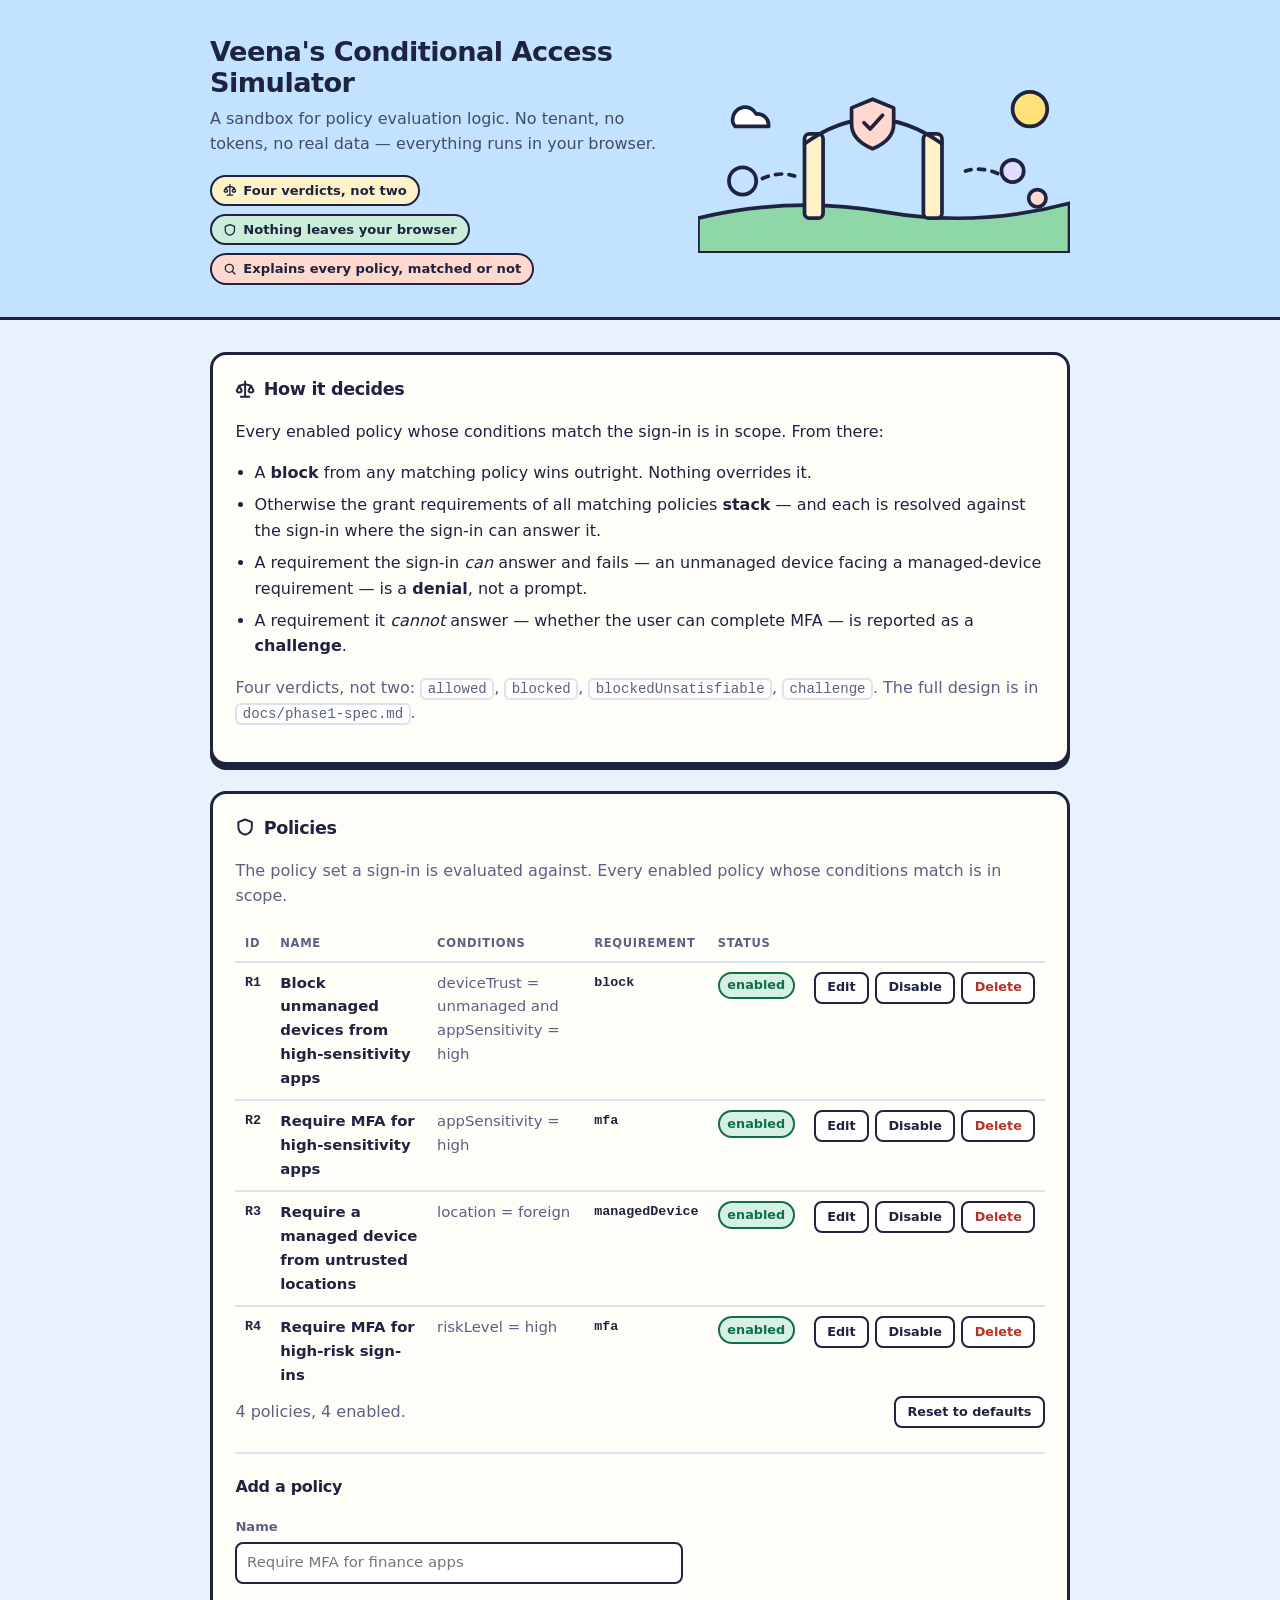
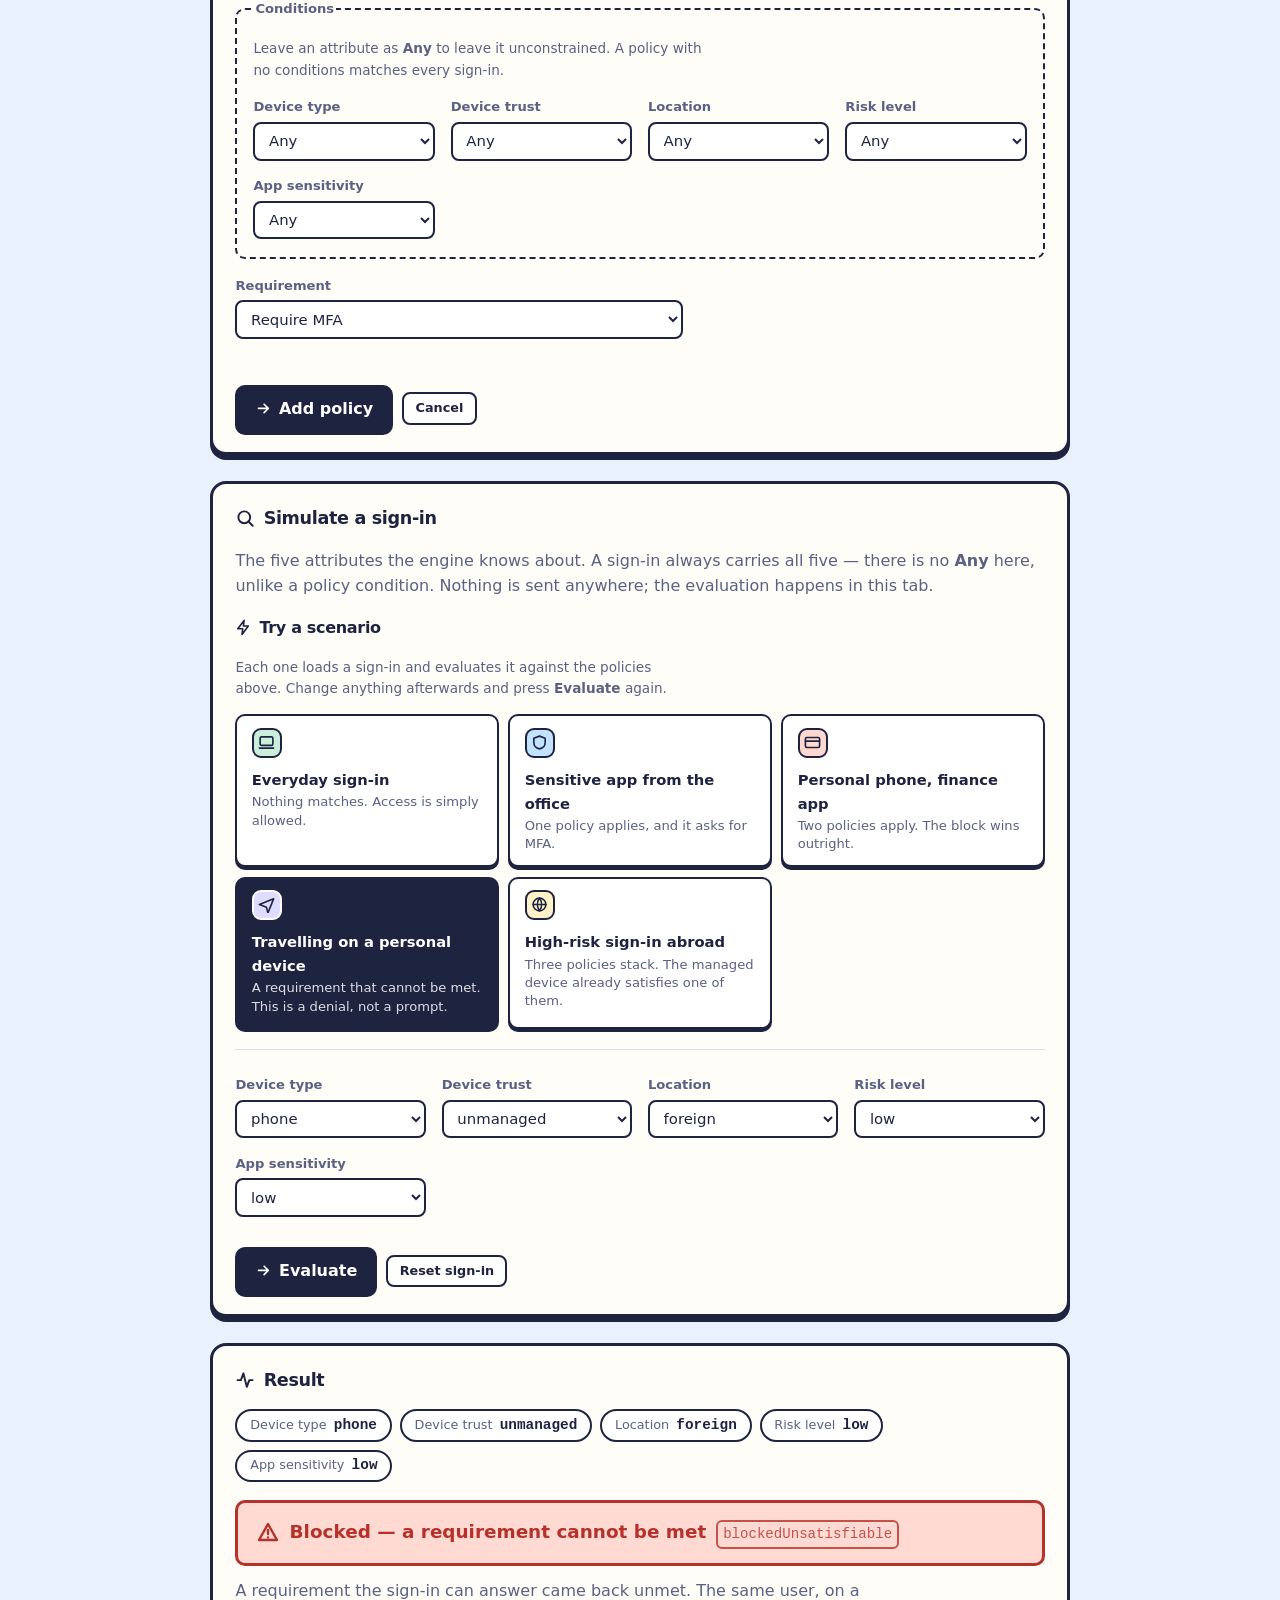
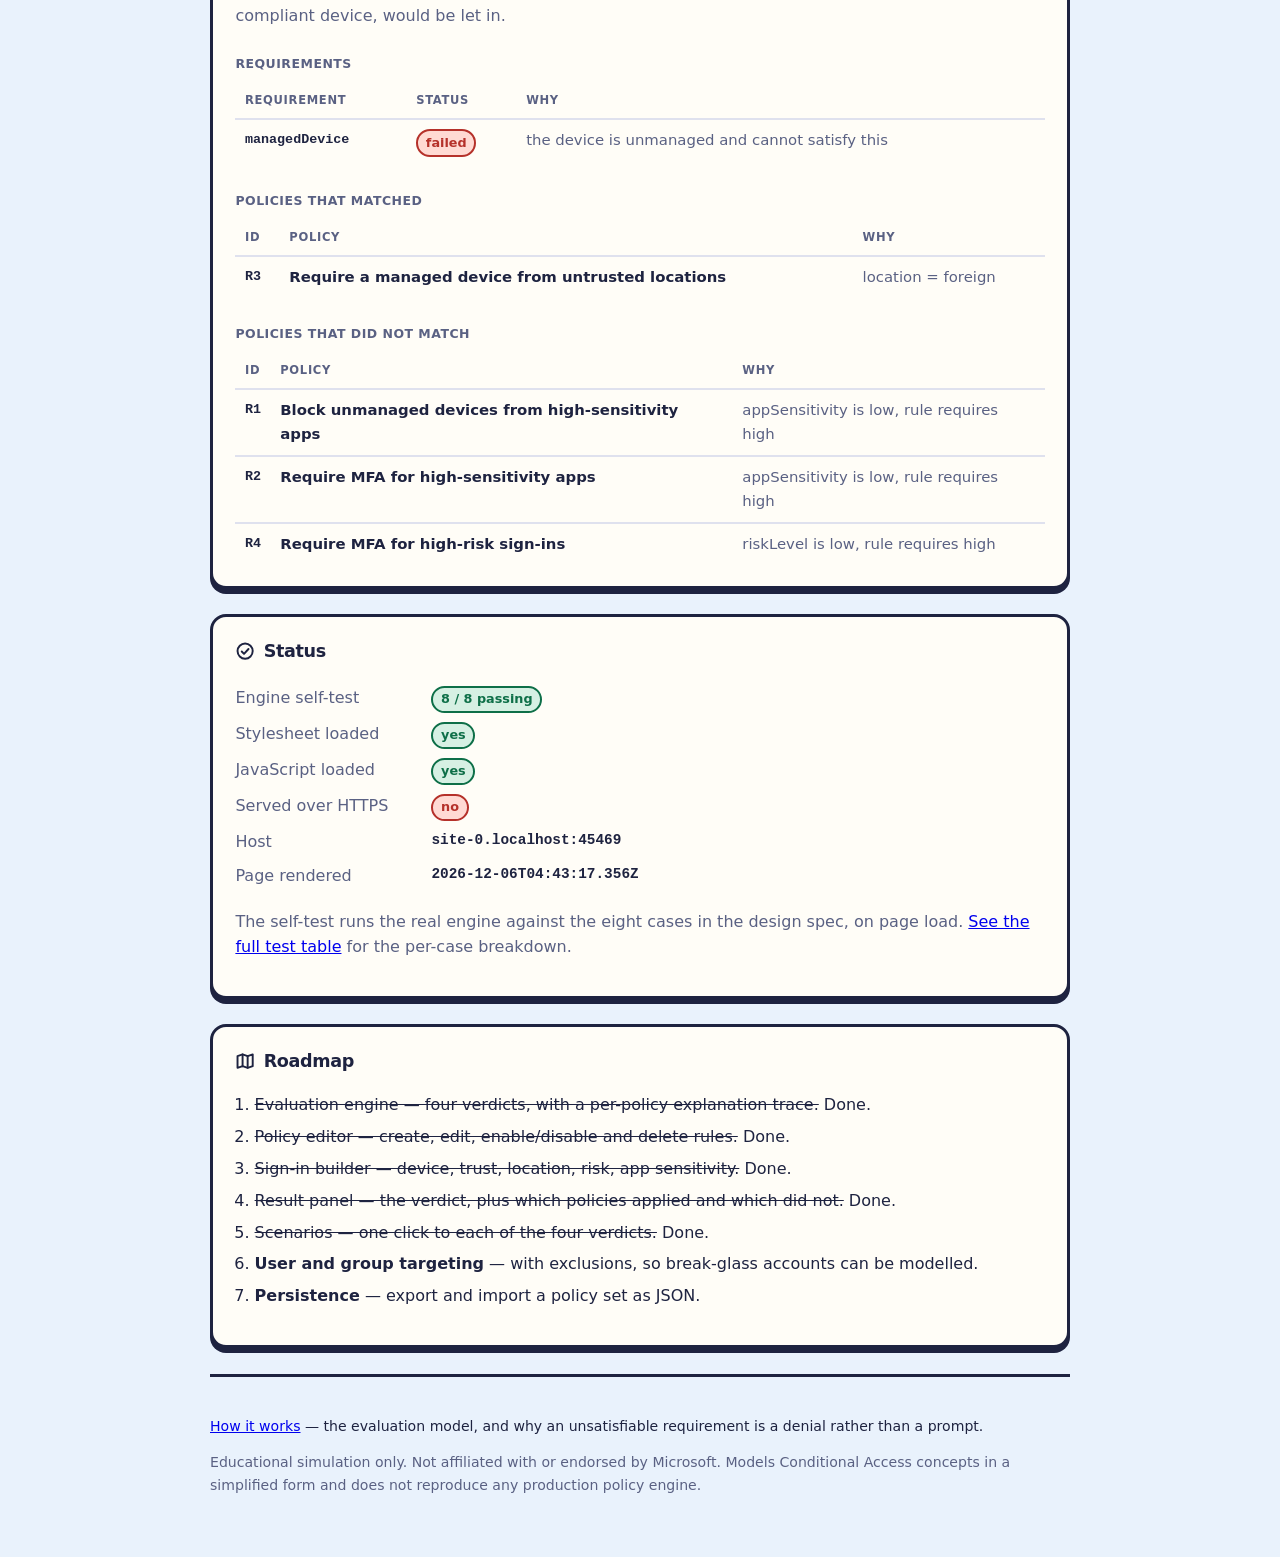
==== index.html @ b089777a "Add an illustrated hero, and stop the page scrolling sideways on phones The header becomes a two-col" ====
<!DOCTYPE html>
<html lang="en">
<head>
  <meta charset="utf-8" />
  <meta name="viewport" content="width=device-width, initial-scale=1" />
  <title>Veena's Conditional Access Simulator</title>
  <meta name="description" content="An offline simulator of Conditional Access policy evaluation. Define rules, simulate a sign-in, and see why access was allowed, blocked, or challenged." />
  <meta name="color-scheme" content="light" />
  <link rel="icon" href="data:image/svg+xml,<svg xmlns='http://www.w3.org/2000/svg' viewBox='0 0 32 32'><text y='26' font-size='26'>&#128272;</text></svg>" />
  <link rel="stylesheet" href="/assets/css/styles.css" />
</head>
<body>
  <a class="skip-link" href="#main">Skip to content</a>

  <!-- Icon sprite.
       One definition per icon, referenced from static markup here AND from the
       strings app.js builds, via a <use> pointing at one of these symbol ids.
       Writing the paths twice is how two copies drift apart; this is the same
       problem as the attribute vocabulary living in three places, and not worth
       creating a fourth instance of.

       Same-document, so style-src/img-src in the CSP are not involved. Strokes
       use currentColor, so an icon inside a red verdict is red for free.

       Every icon here is decorative: the text beside it already says what it
       says. They are aria-hidden, and nothing relies on one to be understood. -->
  <svg class="sprite" aria-hidden="true" focusable="false" xmlns="http://www.w3.org/2000/svg">
    <symbol id="ico-scales" viewBox="0 0 24 24">
      <path d="M12 3v18M7 21h10M12 6l-7 2 3 6a3.2 3.2 0 0 1-6 0l3-6M12 6l7 2-3 6a3.2 3.2 0 0 0 6 0l-3-6"/>
    </symbol>
    <symbol id="ico-shield" viewBox="0 0 24 24">
      <path d="M12 3l8 3v6c0 5-3.5 8-8 9-4.5-1-8-4-8-9V6z"/>
    </symbol>
    <symbol id="ico-bolt" viewBox="0 0 24 24">
      <path d="M13 2L4 14h7l-1 8 9-12h-7z"/>
    </symbol>
    <symbol id="ico-search" viewBox="0 0 24 24">
      <circle cx="11" cy="11" r="7"/><path d="M16 16l5 5"/>
    </symbol>
    <symbol id="ico-pulse" viewBox="0 0 24 24">
      <path d="M3 12h4l3-8 4 16 3-8h4"/>
    </symbol>
    <symbol id="ico-map" viewBox="0 0 24 24">
      <path d="M9 4L3 6v14l6-2 6 2 6-2V4l-6 2z"/><path d="M9 4v14M15 6v14"/>
    </symbol>
    <symbol id="ico-arrow" viewBox="0 0 24 24">
      <path d="M5 12h14M13 6l6 6-6 6"/>
    </symbol>
    <symbol id="ico-warn" viewBox="0 0 24 24">
      <path d="M12 3l9 16H3z"/><path d="M12 9v4M12 16.4v.01"/>
    </symbol>
    <symbol id="ico-check" viewBox="0 0 24 24">
      <circle cx="12" cy="12" r="9"/><path d="M8 12.5l2.7 2.7L16 9.5"/>
    </symbol>
    <symbol id="ico-question" viewBox="0 0 24 24">
      <circle cx="12" cy="12" r="9"/><path d="M9.6 9.4a2.5 2.5 0 1 1 3.3 2.4c-.6.2-.9.8-.9 1.4v.4M12 16.6v.01"/>
    </symbol>
    <symbol id="ico-ban" viewBox="0 0 24 24">
      <circle cx="12" cy="12" r="9"/><path d="M5.6 5.6l12.8 12.8"/>
    </symbol>
    <symbol id="ico-laptop" viewBox="0 0 24 24">
      <rect x="3" y="4" width="18" height="12" rx="2"/><path d="M2 20h20"/>
    </symbol>
    <symbol id="ico-card" viewBox="0 0 24 24">
      <rect x="2" y="5" width="20" height="14" rx="2"/><path d="M2 10h20"/>
    </symbol>
    <symbol id="ico-plane" viewBox="0 0 24 24">
      <path d="M2 12l20-8-8 20-2-8z"/>
    </symbol>
    <symbol id="ico-globe" viewBox="0 0 24 24">
      <circle cx="12" cy="12" r="9"/><path d="M3 12h18M12 3a15 15 0 0 1 0 18a15 15 0 0 1 0-18"/>
    </symbol>
  </svg>


  <header class="site-header">
    <div class="wrap hero">
      <div class="hero-text">
        <h1 class="site-title">Veena's Conditional Access Simulator</h1>
        <p class="site-tagline">
          A sandbox for policy evaluation logic. No tenant, no tokens, no real data &mdash;
          everything runs in your browser.
        </p>
        <!-- Three claims, each one checkable against the page below. Deliberately
             no "8 / 8 passing" here: the Status card computes that from the real
             self-test, and a hardcoded copy of a number would go stale silently. -->
        <ul class="hero-facts">
          <li class="hero-fact hero-fact--a">
            <svg class="ico" aria-hidden="true"><use href="#ico-scales"></use></svg>
            Four verdicts, not two
          </li>
          <li class="hero-fact hero-fact--b">
            <svg class="ico" aria-hidden="true"><use href="#ico-shield"></use></svg>
            Nothing leaves your browser
          </li>
          <li class="hero-fact hero-fact--c">
            <svg class="ico" aria-hidden="true"><use href="#ico-search"></use></svg>
            Explains every policy, matched or not
          </li>
        </ul>
      </div>

      <!-- Decorative. A gate with a shield on it: requests arrive, something
           decides. Drawn for this project; aria-hidden because it carries no
           information the text does not. -->
      <div class="hero-art" aria-hidden="true">
        <svg viewBox="0 0 300 150" xmlns="http://www.w3.org/2000/svg">
          <path d="M0 122 Q75 104 150 117 T300 110 V150 H0Z"
                fill="#8fd6a8" stroke="var(--ink)" stroke-width="3"/>
          <rect x="86" y="54" width="15" height="68" rx="4"
                fill="var(--cream)" stroke="var(--ink)" stroke-width="3"/>
          <rect x="182" y="54" width="15" height="68" rx="4"
                fill="var(--cream)" stroke="var(--ink)" stroke-width="3"/>
          <path d="M86 62 Q141 22 197 62" stroke="var(--ink)" stroke-width="3"
                fill="none" stroke-linecap="round"/>
          <path d="M141 26 L158 33 V46 Q158 59 141 66 Q124 59 124 46 V33Z"
                fill="var(--blush)" stroke="var(--ink)" stroke-width="3" stroke-linejoin="round"/>
          <path d="M134 45 l5 5 10 -11" stroke="var(--ink)" stroke-width="3" fill="none"
                stroke-linecap="round" stroke-linejoin="round"/>
          <circle cx="36" cy="92" r="11" fill="var(--sky)" stroke="var(--ink)" stroke-width="3"/>
          <circle cx="254" cy="84" r="9" fill="var(--lilac)" stroke="var(--ink)" stroke-width="3"/>
          <circle cx="274" cy="106" r="7" fill="var(--blush)" stroke="var(--ink)" stroke-width="3"/>
          <path d="M52 90 q14 -6 26 -2" stroke="var(--ink)" stroke-width="3"
                stroke-dasharray="5 6" stroke-linecap="round" fill="none"/>
          <path d="M242 86 q-14 -6 -26 -2" stroke="var(--ink)" stroke-width="3"
                stroke-dasharray="5 6" stroke-linecap="round" fill="none"/>
          <circle cx="268" cy="34" r="14" fill="#ffe27a" stroke="var(--ink)" stroke-width="3"/>
          <path d="M28 42 a10 10 0 0 1 19 -4 a9 9 0 0 1 10 10 H30 a7 7 0 0 1 -2 -6Z"
                fill="#fff" stroke="var(--ink)" stroke-width="3" stroke-linejoin="round"/>
        </svg>
      </div>
    </div>
  </header>

  <main id="main" class="wrap">

    <section class="card" aria-labelledby="engine-heading">
      <h2 id="engine-heading"><svg class="ico" aria-hidden="true"><use href="#ico-scales"></use></svg>How it decides</h2>
      <p>
        Every enabled policy whose conditions match the sign-in is in scope. From there:
      </p>
      <ul class="steps">
        <li>A <strong>block</strong> from any matching policy wins outright. Nothing overrides it.</li>
        <li>
          Otherwise the grant requirements of all matching policies <strong>stack</strong> &mdash;
          and each is resolved against the sign-in where the sign-in can answer it.
        </li>
        <li>
          A requirement the sign-in <em>can</em> answer and fails &mdash; an unmanaged device facing
          a managed-device requirement &mdash; is a <strong>denial</strong>, not a prompt.
        </li>
        <li>
          A requirement it <em>cannot</em> answer &mdash; whether the user can complete MFA &mdash;
          is reported as a <strong>challenge</strong>.
        </li>
      </ul>
      <p class="muted">
        Four verdicts, not two: <code>allowed</code>, <code>blocked</code>,
        <code>blockedUnsatisfiable</code>, <code>challenge</code>. The full design is in
        <code>docs/phase1-spec.md</code>.
      </p>
    </section>

    <section class="card" aria-labelledby="policies-heading">
      <h2 id="policies-heading"><svg class="ico" aria-hidden="true"><use href="#ico-shield"></use></svg>Policies</h2>
      <p class="muted">
        The policy set a sign-in is evaluated against. Every enabled policy whose conditions match
        is in scope.
      </p>

      <div class="tablewrap">
        <table class="data-table">
          <thead>
            <tr>
              <th scope="col">ID</th>
              <th scope="col">Name</th>
              <th scope="col">Conditions</th>
              <th scope="col">Requirement</th>
              <th scope="col">Status</th>
              <th scope="col"><span class="visually-hidden">Actions</span></th>
            </tr>
          </thead>
          <tbody id="policy-rows"></tbody>
        </table>
      </div>

      <div class="list-footer">
        <p id="policy-count" class="muted"></p>
        <button type="button" class="btn btn--sm" id="policy-reset">Reset to defaults</button>
      </div>

      <form id="policy-form" class="policy-form" novalidate>
        <h3 class="form-title" id="policy-form-title">Add a policy</h3>

        <div class="field">
          <label for="f-name">Name</label>
          <input id="f-name" name="name" type="text" maxlength="80"
                 placeholder="Require MFA for finance apps" autocomplete="off" />
        </div>

        <fieldset class="conditions">
          <legend>Conditions</legend>
          <p class="muted field-hint">
            Leave an attribute as <strong>Any</strong> to leave it unconstrained. A policy with no
            conditions matches every sign-in.
          </p>

          <div class="field-grid">
            <div class="field">
              <label for="f-deviceType">Device type</label>
              <select id="f-deviceType" name="deviceType">
                <option value="">Any</option>
                <option value="laptop">laptop</option>
                <option value="phone">phone</option>
                <option value="tablet">tablet</option>
              </select>
            </div>

            <div class="field">
              <label for="f-deviceTrust">Device trust</label>
              <select id="f-deviceTrust" name="deviceTrust">
                <option value="">Any</option>
                <option value="managed">managed</option>
                <option value="unmanaged">unmanaged</option>
              </select>
            </div>

            <div class="field">
              <label for="f-location">Location</label>
              <select id="f-location" name="location">
                <option value="">Any</option>
                <option value="trusted">trusted</option>
                <option value="foreign">foreign</option>
                <option value="unknown">unknown</option>
              </select>
            </div>

            <div class="field">
              <label for="f-riskLevel">Risk level</label>
              <select id="f-riskLevel" name="riskLevel">
                <option value="">Any</option>
                <option value="low">low</option>
                <option value="medium">medium</option>
                <option value="high">high</option>
              </select>
            </div>

            <div class="field">
              <label for="f-appSensitivity">App sensitivity</label>
              <select id="f-appSensitivity" name="appSensitivity">
                <option value="">Any</option>
                <option value="low">low</option>
                <option value="medium">medium</option>
                <option value="high">high</option>
              </select>
            </div>
          </div>
        </fieldset>

        <div class="field">
          <label for="f-requirement">Requirement</label>
          <select id="f-requirement" name="requirement">
            <option value="mfa">Require MFA</option>
            <option value="managedDevice">Require a managed device</option>
            <option value="block">Block</option>
          </select>
        </div>

        <p id="policy-form-error" class="form-error" role="alert"></p>

        <div class="form-actions">
          <button type="submit" class="btn" id="policy-form-submit"><svg class="ico" aria-hidden="true"><use href="#ico-arrow"></use></svg><span id="policy-form-submit-text">Add policy</span></button>
          <button type="button" class="btn btn--sm" id="policy-form-cancel" hidden>Cancel</button>
        </div>
      </form>
    </section>

    <section class="card" aria-labelledby="signin-heading">
      <h2 id="signin-heading"><svg class="ico" aria-hidden="true"><use href="#ico-search"></use></svg>Simulate a sign-in</h2>
      <p class="muted">
        The five attributes the engine knows about. A sign-in always carries all five &mdash;
        there is no <strong>Any</strong> here, unlike a policy condition. Nothing is sent
        anywhere; the evaluation happens in this tab.
      </p>

      <div class="scenarios">
        <h3 class="form-title" id="scenarios-title"><svg class="ico" aria-hidden="true"><use href="#ico-bolt"></use></svg>Try a scenario</h3>
        <p class="muted field-hint">
          Each one loads a sign-in and evaluates it against the policies above. Change anything
          afterwards and press <strong>Evaluate</strong> again.
        </p>
        <div class="scenario-buttons" id="scenario-buttons" role="group"
             aria-labelledby="scenarios-title"></div>
      </div>

      <form id="signin-form" class="signin-form">
        <div class="field-grid">
          <div class="field">
            <label for="s-deviceType">Device type</label>
            <select id="s-deviceType" name="deviceType">
              <option value="laptop">laptop</option>
              <option value="phone" selected>phone</option>
              <option value="tablet">tablet</option>
            </select>
          </div>

          <div class="field">
            <label for="s-deviceTrust">Device trust</label>
            <select id="s-deviceTrust" name="deviceTrust">
              <option value="managed">managed</option>
              <option value="unmanaged" selected>unmanaged</option>
            </select>
          </div>

          <div class="field">
            <label for="s-location">Location</label>
            <select id="s-location" name="location">
              <option value="trusted">trusted</option>
              <option value="foreign" selected>foreign</option>
              <option value="unknown">unknown</option>
            </select>
          </div>

          <div class="field">
            <label for="s-riskLevel">Risk level</label>
            <select id="s-riskLevel" name="riskLevel">
              <option value="low" selected>low</option>
              <option value="medium">medium</option>
              <option value="high">high</option>
            </select>
          </div>

          <div class="field">
            <label for="s-appSensitivity">App sensitivity</label>
            <select id="s-appSensitivity" name="appSensitivity">
              <option value="low" selected>low</option>
              <option value="medium">medium</option>
              <option value="high">high</option>
            </select>
          </div>
        </div>

        <p id="signin-pending" class="signin-pending" role="status" hidden></p>

        <div class="form-actions">
          <button type="submit" class="btn" id="signin-submit"><svg class="ico" aria-hidden="true"><use href="#ico-arrow"></use></svg>Evaluate</button>
          <button type="button" class="btn btn--sm" id="signin-reset">Reset sign-in</button>
        </div>
      </form>
    </section>

    <section class="card" aria-labelledby="result-heading">
      <h2 id="result-heading"><svg class="ico" aria-hidden="true"><use href="#ico-pulse"></use></svg>Result</h2>
      <div id="result-panel" role="status" aria-live="polite"></div>
    </section>

    <section class="card" aria-labelledby="status-heading">
      <h2 id="status-heading"><svg class="ico" aria-hidden="true"><use href="#ico-check"></use></svg>Status</h2>

      <dl class="kv">
        <dt>Engine self-test</dt>
        <dd id="check-engine"><span class="pill pill--wait">running&hellip;</span></dd>

        <dt>Stylesheet loaded</dt>
        <dd id="check-css"><span class="pill pill--wait">checking&hellip;</span></dd>

        <dt>JavaScript loaded</dt>
        <dd id="check-js"><span class="pill pill--wait">checking&hellip;</span></dd>

        <dt>Served over HTTPS</dt>
        <dd id="check-https"><span class="pill pill--wait">checking&hellip;</span></dd>

        <dt>Host</dt>
        <dd id="check-host" class="mono">&mdash;</dd>

        <dt>Page rendered</dt>
        <dd id="check-time" class="mono">&mdash;</dd>
      </dl>

      <p id="engine-failures" class="muted" role="status" aria-live="polite"></p>

      <p class="muted">
        The self-test runs the real engine against the eight cases in the design spec, on page
        load. <a href="/tests.html">See the full test table</a> for the per-case breakdown.
      </p>
    </section>

    <section class="card" aria-labelledby="next-heading">
      <h2 id="next-heading"><svg class="ico" aria-hidden="true"><use href="#ico-map"></use></svg>Roadmap</h2>
      <ol class="steps">
        <li><s>Evaluation engine &mdash; four verdicts, with a per-policy explanation trace.</s> Done.</li>
        <li><s>Policy editor &mdash; create, edit, enable/disable and delete rules.</s> Done.</li>
        <li><s>Sign-in builder &mdash; device, trust, location, risk, app sensitivity.</s> Done.</li>
        <li><s>Result panel &mdash; the verdict, plus which policies applied and which did not.</s> Done.</li>
        <li><s>Scenarios &mdash; one click to each of the four verdicts.</s> Done.</li>
        <li><strong>User and group targeting</strong> &mdash; with exclusions, so break-glass
          accounts can be modelled.</li>
        <li><strong>Persistence</strong> &mdash; export and import a policy set as JSON.</li>
      </ol>
    </section>

  </main>

  <footer class="site-footer wrap">
    <p>
      <a href="https://github.com/veenagawade/conditional-access-simulator/blob/main/docs/how-it-works.md">How
      it works</a> &mdash; the evaluation model, and why an unsatisfiable requirement is a denial
      rather than a prompt.
    </p>
    <p class="muted">
      Educational simulation only. Not affiliated with or endorsed by Microsoft. Models
      Conditional Access concepts in a simplified form and does not reproduce any production
      policy engine.
    </p>
  </footer>

  <script type="module" src="/assets/js/app.js"></script>
</body>
</html>
---- assets/css/styles.css ----
/* Conditional Access Simulator — base styles
   Deliberately dependency-free: no CDN fonts, no CSS framework.
   That keeps the Content-Security-Policy in netlify.toml tight (default-src 'self'). */

/* ---------------------------------------------------------------------------
   Design tokens — TWO LANES THAT NEVER MIX.

   DECORATIVE  sky / cream / blush / mint / lilac
               Icon tiles, badges, the hero. Chrome only. Never on a verdict,
               a status pill, or a warning.

   SEMANTIC    ok / warn / bad / accent / ink
               Verdicts, statuses, the amber "matches every sign-in".
               Never decorative.

   The consequence worth stating: the primary button is INK, not red. Friendly
   product design would make the call-to-action coral — here coral can only
   ever mean "denied". Let the decorative lane touch red and the four-verdict
   model, which is the point of the whole project, stops being readable.

   Light only, deliberately. The cream-and-pastel palette is light-native and a
   half-hearted dark variant of it would read worse than none.
   --------------------------------------------------------------------------- */
:root {
  color-scheme: light;

  /* ink and surfaces */
  --ink: #1e2340;          /* the chunky outline, and all primary actions */
  --page: #e9f2fc;         /* the page behind the cards */
  --surface: #fffdf7;      /* card interiors — warm, not clinical */
  --bg: #ffffff;           /* inner elements: inputs, chips, code, row buttons */
  --text: #1e2340;
  --muted: #5a6183;
  --border: #dfe1ee;       /* QUIET rules only — table rows, dividers */

  /* decorative — chrome only */
  --sky: #c3e2ff;
  --cream: #fff2c9;
  --blush: #ffd8d0;
  --mint: #cbeedb;
  --lilac: #e0dcff;

  /* semantic — meaning only */
  --accent: #2b58c4;
  --ok: #0e6f48;   --ok-bg: #d6f0e3;
  --warn: #96560a; --warn-bg: #ffe9b8;
  --bad: #b5312a;  --bad-bg: #ffdad3;

  --radius: 16px;
  --radius-sm: 10px;
  --shadow: 0 3px 0 var(--ink);
  --shadow-lg: 0 5px 0 var(--ink);

  --font: system-ui, -apple-system, "Segoe UI Variable Text", "Segoe UI", Roboto, sans-serif;
  --font-mono: ui-monospace, SFMono-Regular, Menlo, Consolas, "Cascadia Mono", monospace;
}

* { box-sizing: border-box; }

body {
  margin: 0;
  background: var(--page);
  color: var(--text);
  font: 16px/1.6 var(--font);
  -webkit-font-smoothing: antialiased;
}

/* Heavier and tighter than default — the weight is most of what makes this
   register read as friendly rather than corporate. */
h1, h2, h3 { font-weight: 800; letter-spacing: -.02em; }

.wrap { width: min(860px, 92vw); margin-inline: auto; }

.skip-link {
  position: absolute;
  left: -9999px;
}
.skip-link:focus {
  left: 1rem;
  top: 1rem;
  z-index: 10;
  background: var(--bg);
  padding: .5rem .75rem;
  border: 2px solid var(--accent);
  border-radius: var(--radius);
}

/* ---------------------------------------------------------------------------
   Hero
   --------------------------------------------------------------------------- */
.site-header {
  background: var(--sky);
  border-bottom: 3px solid var(--ink);
  padding: 2.25rem 0 2rem;
  margin-bottom: 2rem;
}

.hero {
  display: grid;
  grid-template-columns: minmax(0, 1.25fr) minmax(0, 1fr);
  gap: 1.5rem;
  align-items: center;
}

.site-title { margin: 0 0 .45rem; font-size: 1.7rem; line-height: 1.15; }
.site-tagline { margin: 0; color: var(--text); opacity: .78; max-width: 46ch; }

.hero-art svg { width: 100%; height: auto; display: block; }

.hero-facts {
  list-style: none;
  margin: 1.1rem 0 0;
  padding: 0;
  display: flex;
  flex-wrap: wrap;
  gap: .5rem;
}

/* Decorative fills. None of these is a semantic token: a pastel here must
   never be mistakable for a verdict colour. */
.hero-fact {
  display: inline-flex;
  align-items: center;
  gap: .4rem;
  font-size: .82rem;
  font-weight: 700;
  border: 2px solid var(--ink);
  border-radius: 999px;
  padding: .2rem .7rem;
  background: var(--bg);
}
.hero-fact--a { background: var(--cream); }
.hero-fact--b { background: var(--mint); }
.hero-fact--c { background: var(--blush); }

/* Below the two-column breakpoint the illustration goes under the text rather
   than away: it is the first thing that makes the page feel like this, and a
   phone visitor should still get it. Capped so it never pushes the tool itself
   off the first screen. */
@media (max-width: 40rem) {
  .hero { grid-template-columns: 1fr; gap: 1.1rem; }
  .hero-art { max-width: 17rem; margin-inline: auto; }
  .site-title { font-size: 1.45rem; }
}

.card {
  background: var(--surface);
  border: 3px solid var(--ink);
  border-radius: var(--radius);
  box-shadow: var(--shadow-lg);
  padding: 1.25rem 1.4rem;
  margin-bottom: 1.6rem;
}

.card h2 {
  margin-top: 0;
  font-size: 1.1rem;
  display: flex;
  align-items: center;
  gap: .5rem;
}

.muted { color: var(--muted); }
.mono { font-family: var(--font-mono); font-size: .9em; font-weight: 600; }

code {
  font-family: var(--font-mono);
  background: var(--bg);
  border: 2px solid var(--border);
  border-radius: 6px;
  padding: .08em .38em;
  font-size: .88em;
}

.kv {
  display: grid;
  grid-template-columns: minmax(11rem, auto) 1fr;
  gap: .5rem 1.25rem;
  margin: 1.25rem 0;
}
.kv dt { color: var(--muted); }
.kv dd { margin: 0; }

.pill {
  display: inline-block;
  padding: .12em .6em;
  border-radius: 999px;
  font-size: .8rem;
  font-weight: 800;
  border: 2px solid transparent;
}
.pill--ok   { background: var(--ok-bg);   color: var(--ok);   border-color: currentColor; }
.pill--warn { background: var(--warn-bg); color: var(--warn); border-color: currentColor; }
.pill--bad  { background: var(--bad-bg);  color: var(--bad);  border-color: currentColor; }
.pill--wait { background: transparent;    color: var(--muted); border-color: var(--border); }

/* Ink, not red. See the note on the token lanes above. */
.btn {
  font: inherit;
  font-weight: 800;
  color: var(--bg);
  background: var(--ink);
  border: 2px solid var(--ink);
  border-radius: var(--radius-sm);
  box-shadow: var(--shadow);
  padding: .55rem 1.1rem;
  cursor: pointer;
  display: inline-flex;
  align-items: center;
  gap: .45rem;
}
.btn:hover { transform: translateY(1px); box-shadow: 0 2px 0 var(--ink); }
.btn:active { transform: translateY(3px); box-shadow: none; }
.btn:focus-visible { outline: 3px solid var(--accent); outline-offset: 2px; }

.steps { padding-left: 1.2rem; }
.steps li { margin-bottom: .4rem; }

/* Data tables — the policy list, and anything tabular that follows. */

/* position:relative is load-bearing, not tidiness. The Actions column header
   holds a .visually-hidden span, which is position:absolute. Without a
   positioned ancestor its containing block is the page itself, so on a narrow
   screen it escaped this scroll container, landed at the table's full width,
   and made the whole document scroll sideways — a 1px invisible span dragging
   the page with it. Found by measuring document.scrollWidth at 390px; it had
   been there since the policy table was built. */
.tablewrap { overflow-x: auto; position: relative; }

.data-table {
  border-collapse: collapse;
  width: 100%;
  font-size: .93rem;
}
.data-table th,
.data-table td {
  text-align: left;
  padding: .55rem .6rem;
  border-bottom: 2px solid var(--border);
  vertical-align: top;
}
.data-table th {
  font-size: .72rem;
  text-transform: uppercase;
  letter-spacing: .06em;
  color: var(--muted);
  font-weight: 800;
}
.data-table tbody tr:last-child td { border-bottom: none; }
.data-table .policy-name { font-weight: 700; }
.data-table tr.is-disabled .policy-name,
.data-table tr.is-disabled td { opacity: .55; }

/* Small, quiet button for use inside table rows. */
.btn--sm {
  padding: .24rem .7rem;
  font-size: .8rem;
  font-weight: 700;
  color: var(--ink);
  background: var(--bg);
  border-color: var(--ink);
  border-radius: 8px;
  box-shadow: none;
  white-space: nowrap;
}
.btn--sm:hover { transform: none; box-shadow: none; background: var(--cream); }

/* Destructive variant — same quiet shape, warning colour. */
.btn--danger { color: var(--bad); }
.btn--danger:hover { border-color: var(--bad); }

.row-actions {
  display: flex;
  gap: .4rem;
}

.visually-hidden {
  position: absolute;
  width: 1px;
  height: 1px;
  margin: -1px;
  padding: 0;
  overflow: hidden;
  clip: rect(0 0 0 0);
  white-space: nowrap;
  border: 0;
}

.empty-state {
  padding: 1.25rem .6rem;
  color: var(--muted);
  font-style: italic;
}

.site-footer {
  border-top: 3px solid var(--ink);
  padding: 1.5rem 0 3rem;
  font-size: .88rem;
}

/* ---------------------------------------------------------------------------
   Policy form
   --------------------------------------------------------------------------- */
.policy-form {
  margin-top: 1.5rem;
  padding-top: 1.25rem;
  border-top: 2px solid var(--border);
}

.form-title {
  margin: 0 0 1rem;
  font-size: 1rem;
  display: flex;
  align-items: center;
  gap: .45rem;
}

.field { margin-bottom: .9rem; }

.field label,
.conditions legend {
  display: block;
  margin-bottom: .3rem;
  font-size: .82rem;
  font-weight: 600;
  color: var(--muted);
}

.field input[type="text"],
.field select {
  font: inherit;
  font-size: .93rem;
  width: 100%;
  max-width: 28rem;
  padding: .45rem .6rem;
  color: var(--text);
  background: var(--bg);
  border: 2px solid var(--ink);
  border-radius: 8px;
}

.field input[type="text"]:focus-visible,
.field select:focus-visible {
  outline: 2px solid var(--accent);
  outline-offset: 1px;
  border-color: var(--accent);
}

.conditions {
  margin: 0 0 1rem;
  padding: .9rem 1rem .2rem;
  border: 2px dashed var(--ink);
  border-radius: var(--radius-sm);
}

.field-hint {
  margin: 0 0 .9rem;
  font-size: .85rem;
  max-width: 52ch;
}

.field-grid {
  display: grid;
  grid-template-columns: repeat(auto-fit, minmax(11rem, 1fr));
  gap: 0 1rem;
}

.field-grid .field select { max-width: none; }

.form-error {
  margin: 0 0 .9rem;
  color: var(--bad);
  font-size: .9rem;
  font-weight: 600;
  min-height: 1.2em;
}

.condition-any {
  color: var(--warn);
  font-weight: 800;
}

.form-actions {
  display: flex;
  gap: .6rem;
  align-items: center;
}

/* The form is highlighted while it is editing an existing policy, so it is
   never ambiguous whether Save will update or create. */
.policy-form.is-editing {
  padding: 1.1rem 1.1rem .4rem;
  margin-top: 1.25rem;
  border: 3px solid var(--accent);
  border-radius: var(--radius-sm);
  background: var(--bg);
}

tr.is-editing td { background: var(--warn-bg); }

.list-footer {
  display: flex;
  flex-wrap: wrap;
  gap: .75rem 1rem;
  align-items: center;
  justify-content: space-between;
}
.list-footer p { margin: 0; }

/* Armed state for the two-step reset. */
#policy-reset.is-armed {
  color: var(--bad);
  border-color: var(--bad);
  font-weight: 700;
}

/* ---------------------------------------------------------------------------
   Phase 5 — sign-in builder and result panel
   --------------------------------------------------------------------------- */

.signin-form .field-grid { margin-bottom: 1rem; }

/* The sign-in the verdict belongs to, echoed above it. Without this the panel
   answers a question you can no longer see, because the dropdowns may have
   moved on since you pressed Evaluate. */
.signin-summary {
  list-style: none;
  margin: 0;
  padding: 0;
  display: flex;
  flex-wrap: wrap;
  gap: .5rem;
}

.signin-summary li {
  display: flex;
  align-items: baseline;
  gap: .45rem;
  background: var(--bg);
  border: 2px solid var(--ink);
  border-radius: 999px;
  padding: .18rem .8rem;
}

.attr-label {
  color: var(--muted);
  font-size: .8rem;
}

.attr-value { font-weight: 600; }

/* The verdict. Colour carries severity, words carry cause: both denial
   verdicts are red, and the sentence beneath says which denial it is. */
.verdict {
  display: flex;
  flex-wrap: wrap;
  align-items: baseline;
  gap: .6rem;
  margin-top: 1.1rem;
  padding: .9rem 1.1rem;
  border: 3px solid currentColor;
  border-radius: var(--radius-sm);
}

.verdict-label {
  font-size: 1.15rem;
  font-weight: 700;
}

.verdict-code {
  background: transparent;
  border-color: currentColor;
  color: inherit;
  opacity: .8;
}

.verdict--ok   { color: var(--ok);   background: var(--ok-bg); }
.verdict--warn { color: var(--warn); background: var(--warn-bg); }
.verdict--bad  { color: var(--bad);  background: var(--bad-bg); }

.verdict-reading {
  margin: .7rem 0 0;
  max-width: 62ch;
  color: var(--muted);
}

/* Only reachable if engine.js grows a verdict this file has not been told
   about. Visible on purpose. */
.verdict-unknown {
  margin-top: 1.1rem;
  color: var(--bad);
  font-weight: 700;
}

/* Section headings inside the result panel. Quieter than a card heading —
   these are parts of one answer, not separate topics. */
.result-subhead {
  margin: 1.6rem 0 .5rem;
  font-size: .78rem;
  text-transform: uppercase;
  letter-spacing: .04em;
  color: var(--muted);
  font-weight: 600;
}

/* Used where a section is empty. It always says why it is empty, never just
   sits blank. */
.result-note {
  margin: 0;
  max-width: 62ch;
}

/* ---------------------------------------------------------------------------
   Scenarios — one click to a sign-in worth looking at
   --------------------------------------------------------------------------- */

.scenarios {
  margin-bottom: 1.5rem;
  padding-bottom: 1.25rem;
  border-bottom: 1px solid var(--border);
}

.scenario-buttons {
  display: grid;
  grid-template-columns: repeat(auto-fit, minmax(15rem, 1fr));
  gap: .6rem;
}

/* Quiet by default: these sit above the form, and a row of five loud buttons
   would compete with Evaluate, which is the actual primary action. */
.scenario {
  font: inherit;
  text-align: left;
  display: flex;
  flex-direction: column;
  gap: .2rem;
  padding: .7rem .9rem;
  cursor: pointer;
  color: var(--text);
  background: var(--bg);
  border: 2px solid var(--ink);
  border-radius: var(--radius-sm);
  box-shadow: var(--shadow);
  gap: .65rem;
  align-items: flex-start;
}

.scenario-text { display: flex; flex-direction: column; gap: .12rem; min-width: 0; }

.scenario:hover { transform: translateY(1px); box-shadow: 0 2px 0 var(--ink); }
.scenario:focus-visible { outline: 3px solid var(--accent); outline-offset: 2px; }

.scenario-label { font-weight: 600; font-size: .92rem; }
.scenario-note  { color: var(--muted); font-size: .82rem; line-height: 1.4; }

/* Selection — the only filled button in the row, so there is never a question
   which scenario is on screen.

   An earlier version outlined one button permanently to draw attention to the
   blockedUnsatisfiable case, which people correctly read as "this one is
   selected". Permanent emphasis and transient selection cannot share a visual
   language. That case is now simply the scenario the page opens on, so the
   highlight means one thing only. */
/* Ink again, for the same reason the primary button is ink. */
.scenario.is-active {
  color: var(--bg);
  background: var(--ink);
  border-color: var(--ink);
}
.scenario.is-active .scenario-note { color: inherit; opacity: .85; }

/* Shown when the form has moved on from the sign-in the result describes.
   This is what stops a loaded-but-unevaluated scenario reading as a bug. */
.signin-pending {
  margin: 0 0 .8rem;
  color: var(--warn);
  font-size: .88rem;
  font-weight: 600;
}

/* ---------------------------------------------------------------------------
   Icons
   --------------------------------------------------------------------------- */

/* The sprite itself is never rendered; only its symbols are referenced. */
.sprite { display: none; }

/* Sized in em so an icon tracks the text it sits beside. Stroked in
   currentColor, which is what lets one definition serve a red verdict, an
   amber warning and an ink button without variants. */
.ico {
  width: 1.05em;
  height: 1.05em;
  flex: 0 0 auto;
  fill: none;
  stroke: currentColor;
  stroke-width: 2.3;
  stroke-linecap: round;
  stroke-linejoin: round;
  vertical-align: -.15em;
}

.card h2 .ico { width: 1.15em; height: 1.15em; }

/* The verdict icon is the one place an icon is allowed to be loud. */
.verdict .ico {
  width: 1.5em;
  height: 1.5em;
  stroke-width: 2.4;
  align-self: center;
}

/* The catch-all warning and the not-yet-evaluated hint. */
.condition-any .ico,
.signin-pending .ico { margin-right: .3em; }

/* The scenario icon tile — the one place the decorative lane appears so far.
   Colour here is chrome: it says nothing about the scenario's verdict, and it
   is deliberately never drawn from the semantic tokens. */
.scenario-ico {
  width: 30px;
  height: 30px;
  border: 2px solid var(--ink);
  border-radius: 9px;
  display: grid;
  place-items: center;
  background: var(--cream);
}
.scenario-ico .ico { width: 17px; height: 17px; vertical-align: 0; }

.scenario:nth-child(1) .scenario-ico { background: var(--mint); }
.scenario:nth-child(2) .scenario-ico { background: var(--sky); }
.scenario:nth-child(3) .scenario-ico { background: var(--blush); }
.scenario:nth-child(4) .scenario-ico { background: var(--lilac); }
.scenario:nth-child(5) .scenario-ico { background: var(--cream); }

/* On the selected card the tile keeps its decorative fill but needs a light
   outline to stay visible against ink. */
.scenario.is-active .scenario-ico { border-color: var(--bg); }
.scenario.is-active .scenario-ico .ico { stroke: var(--ink); }
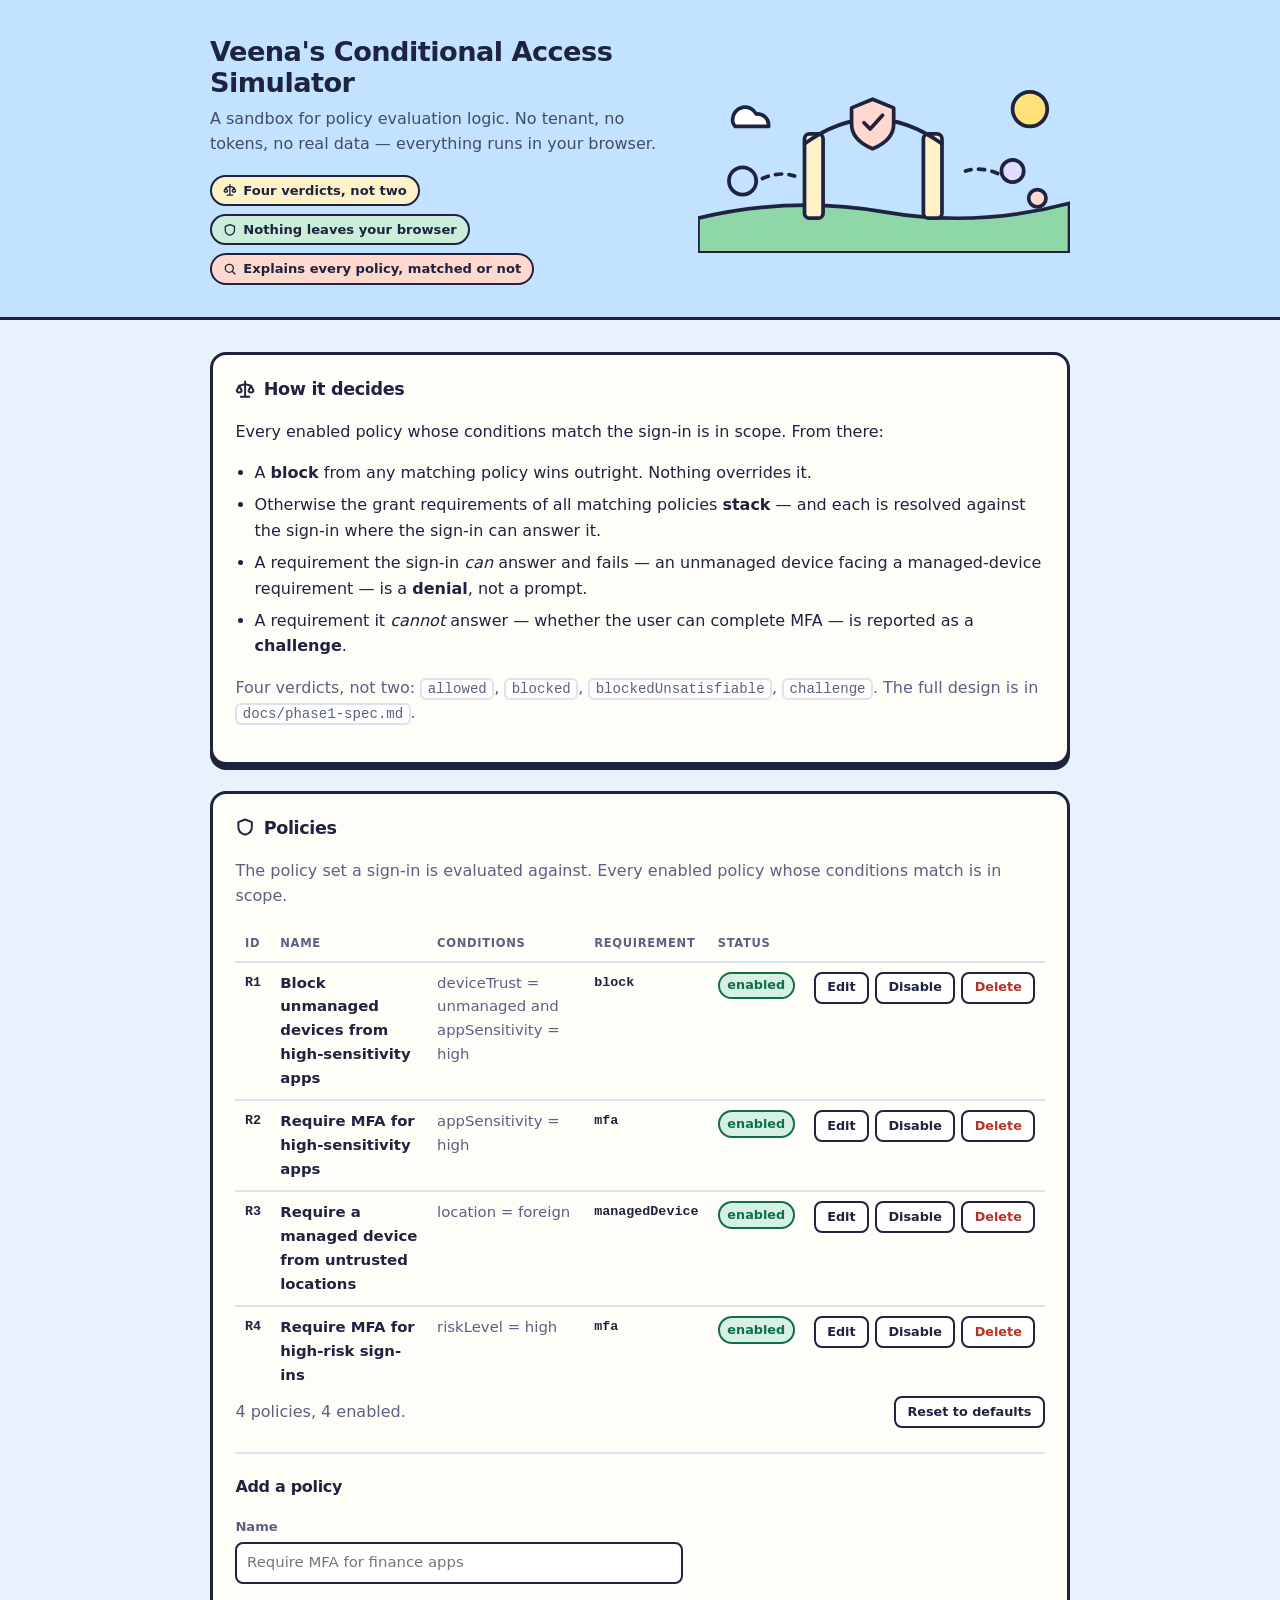
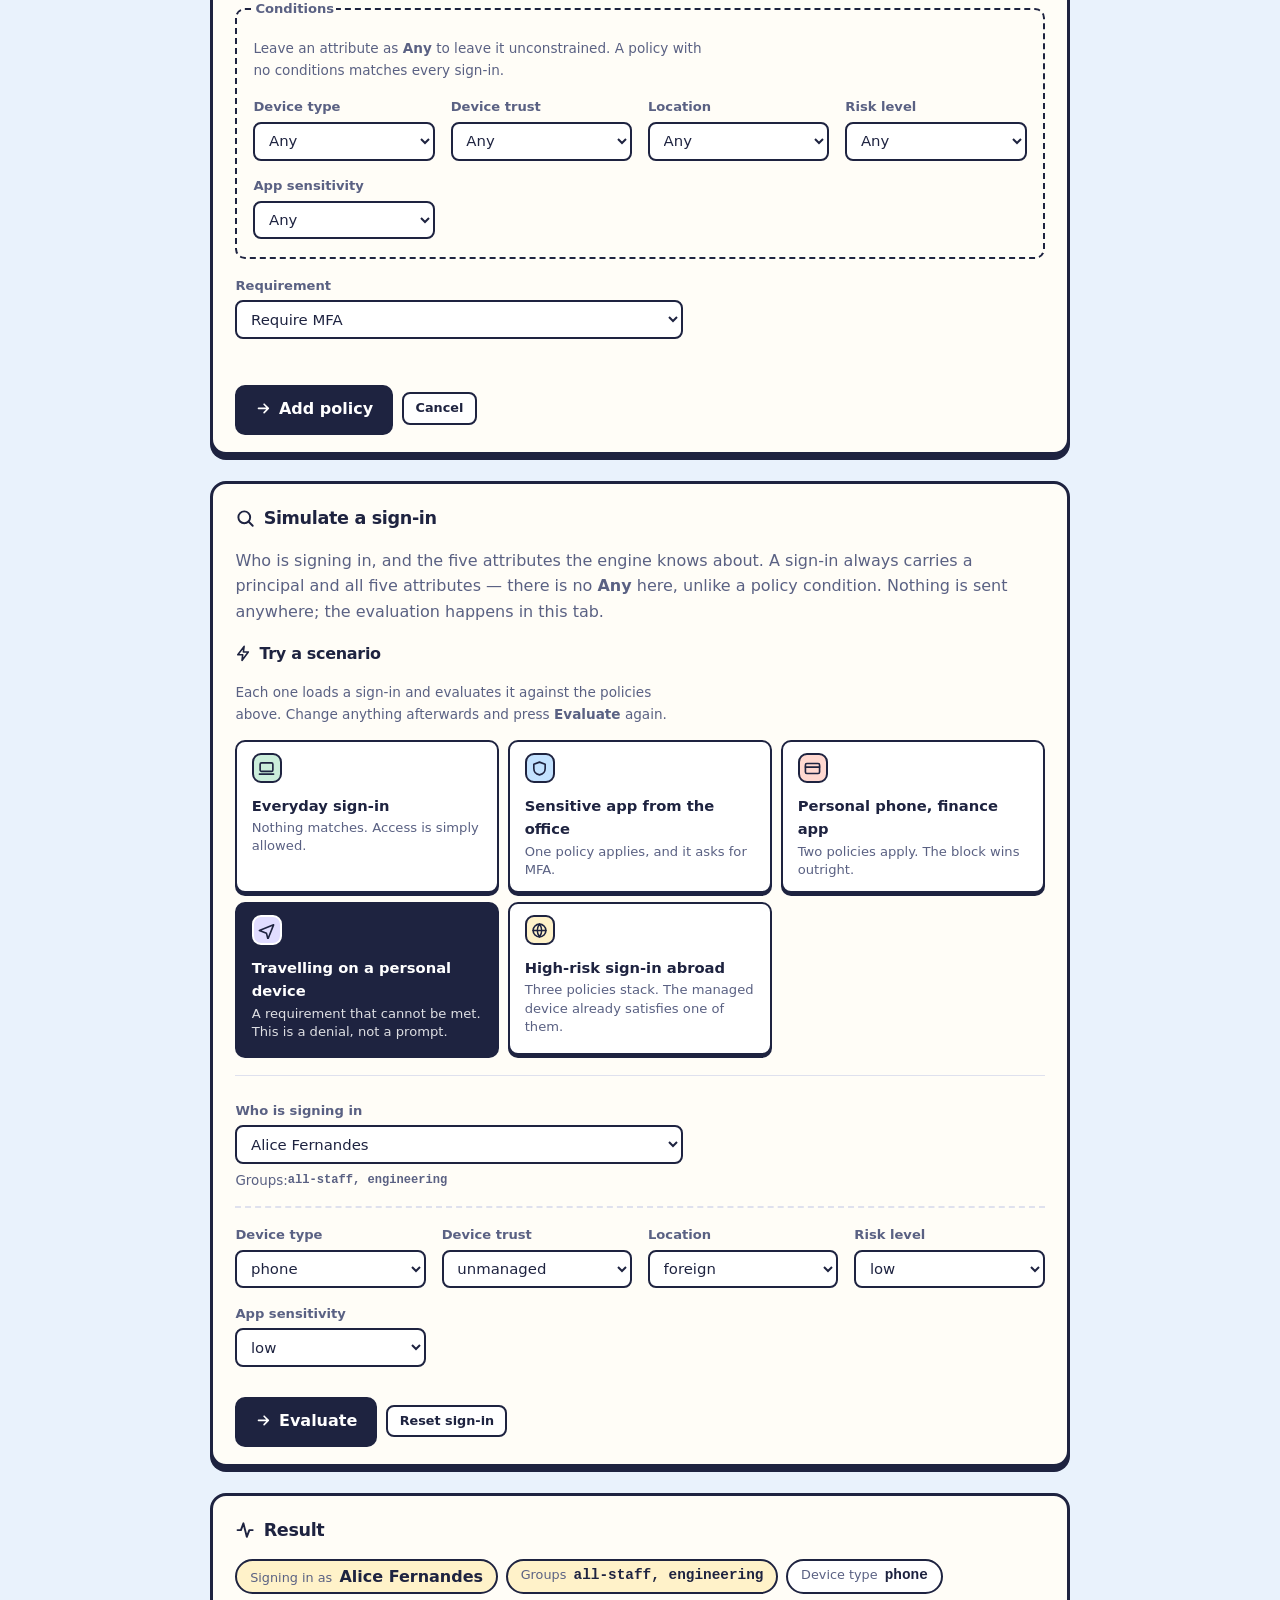
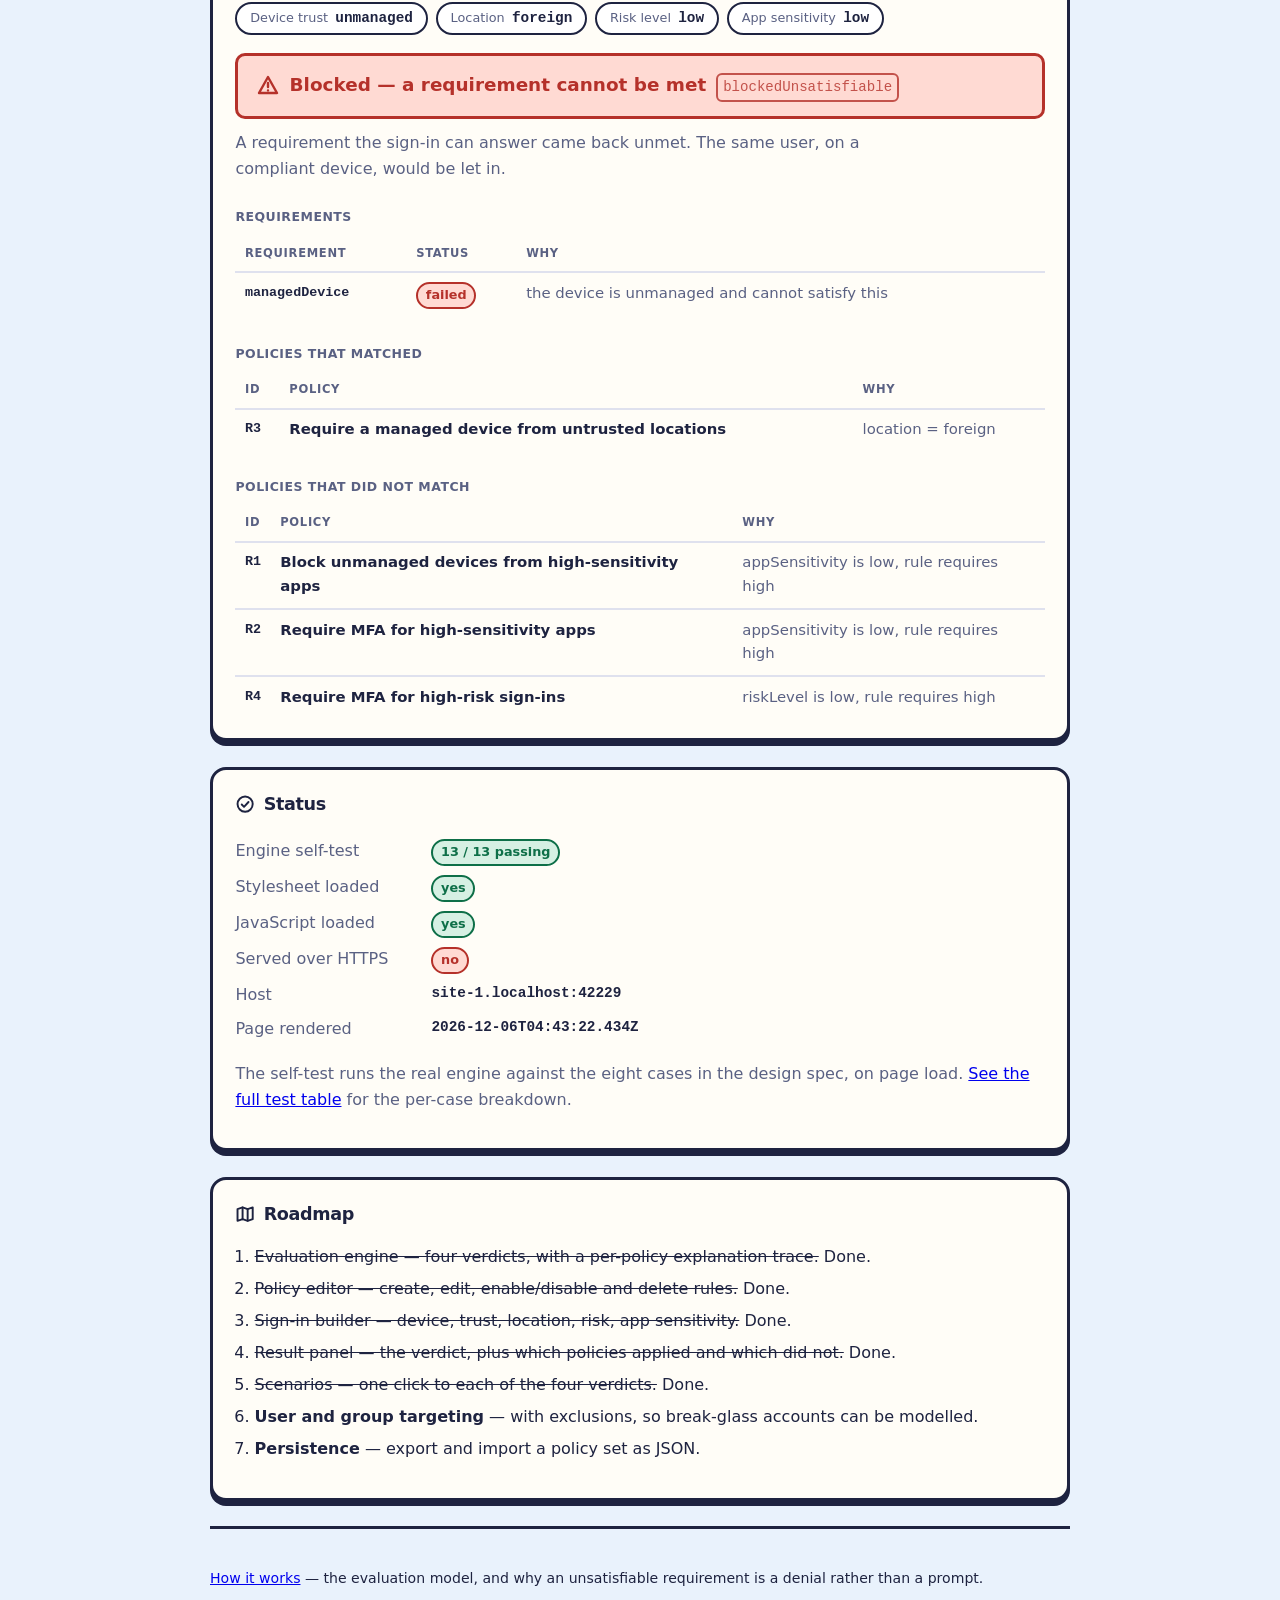
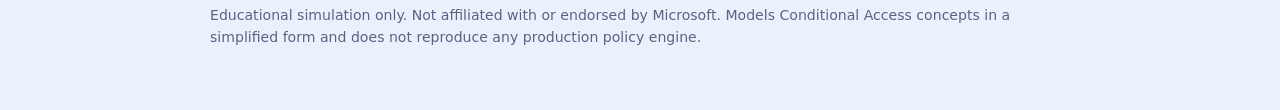
==== commit 527a6fe1: "Add a principal picker to the sign-in builder The sign-in builder gains "Who is signing in" — the fo" ====
--- a/index.html
+++ b/index.html
@@ -278,9 +278,9 @@
     <section class="card" aria-labelledby="signin-heading">
       <h2 id="signin-heading"><svg class="ico" aria-hidden="true"><use href="#ico-search"></use></svg>Simulate a sign-in</h2>
       <p class="muted">
-        The five attributes the engine knows about. A sign-in always carries all five &mdash;
-        there is no <strong>Any</strong> here, unlike a policy condition. Nothing is sent
-        anywhere; the evaluation happens in this tab.
+        Who is signing in, and the five attributes the engine knows about. A sign-in always
+        carries a principal and all five attributes &mdash; there is no <strong>Any</strong> here,
+        unlike a policy condition. Nothing is sent anywhere; the evaluation happens in this tab.
       </p>
 
       <div class="scenarios">
@@ -294,6 +294,16 @@
       </div>
 
       <form id="signin-form" class="signin-form">
+        <!-- Options are rendered from PRINCIPALS in defaults.js rather than
+             written out here. The five attribute dropdowns below are hardcoded
+             and already duplicate their vocabulary in three places (see the
+             Phase 8 list); no reason to make that four. -->
+        <div class="field field--principal">
+          <label for="s-user">Who is signing in</label>
+          <select id="s-user" name="user"></select>
+          <p class="field-note" id="s-user-groups"></p>
+        </div>
+
         <div class="field-grid">
           <div class="field">
             <label for="s-deviceType">Device type</label>
--- a/assets/css/styles.css
+++ b/assets/css/styles.css
@@ -638,3 +638,33 @@
    outline to stay visible against ink. */
 .scenario.is-active .scenario-ico { border-color: var(--bg); }
 .scenario.is-active .scenario-ico .ico { stroke: var(--ink); }
+
+/* ---------------------------------------------------------------------------
+   The principal — spec §9.1
+   --------------------------------------------------------------------------- */
+
+.field--principal {
+  padding-bottom: .9rem;
+  margin-bottom: 1rem;
+  border-bottom: 2px dashed var(--border);
+}
+
+.field-note {
+  display: flex;
+  align-items: center;
+  margin: .4rem 0 0;
+  font-size: .84rem;
+  color: var(--muted);
+}
+
+/* An account in no groups is worth noticing rather than reading as an empty
+   value. It is how break-glass accounts are kept out of reach of group-targeted
+   policies, before exclusions are even involved. */
+.field-note.is-notable {
+  color: var(--warn);
+  font-weight: 700;
+}
+
+/* Who is signing in is a different kind of fact from what device they used, so
+   the chips say so. Decorative fill — it carries no verdict meaning. */
+.signin-summary li.is-principal { background: var(--cream); }
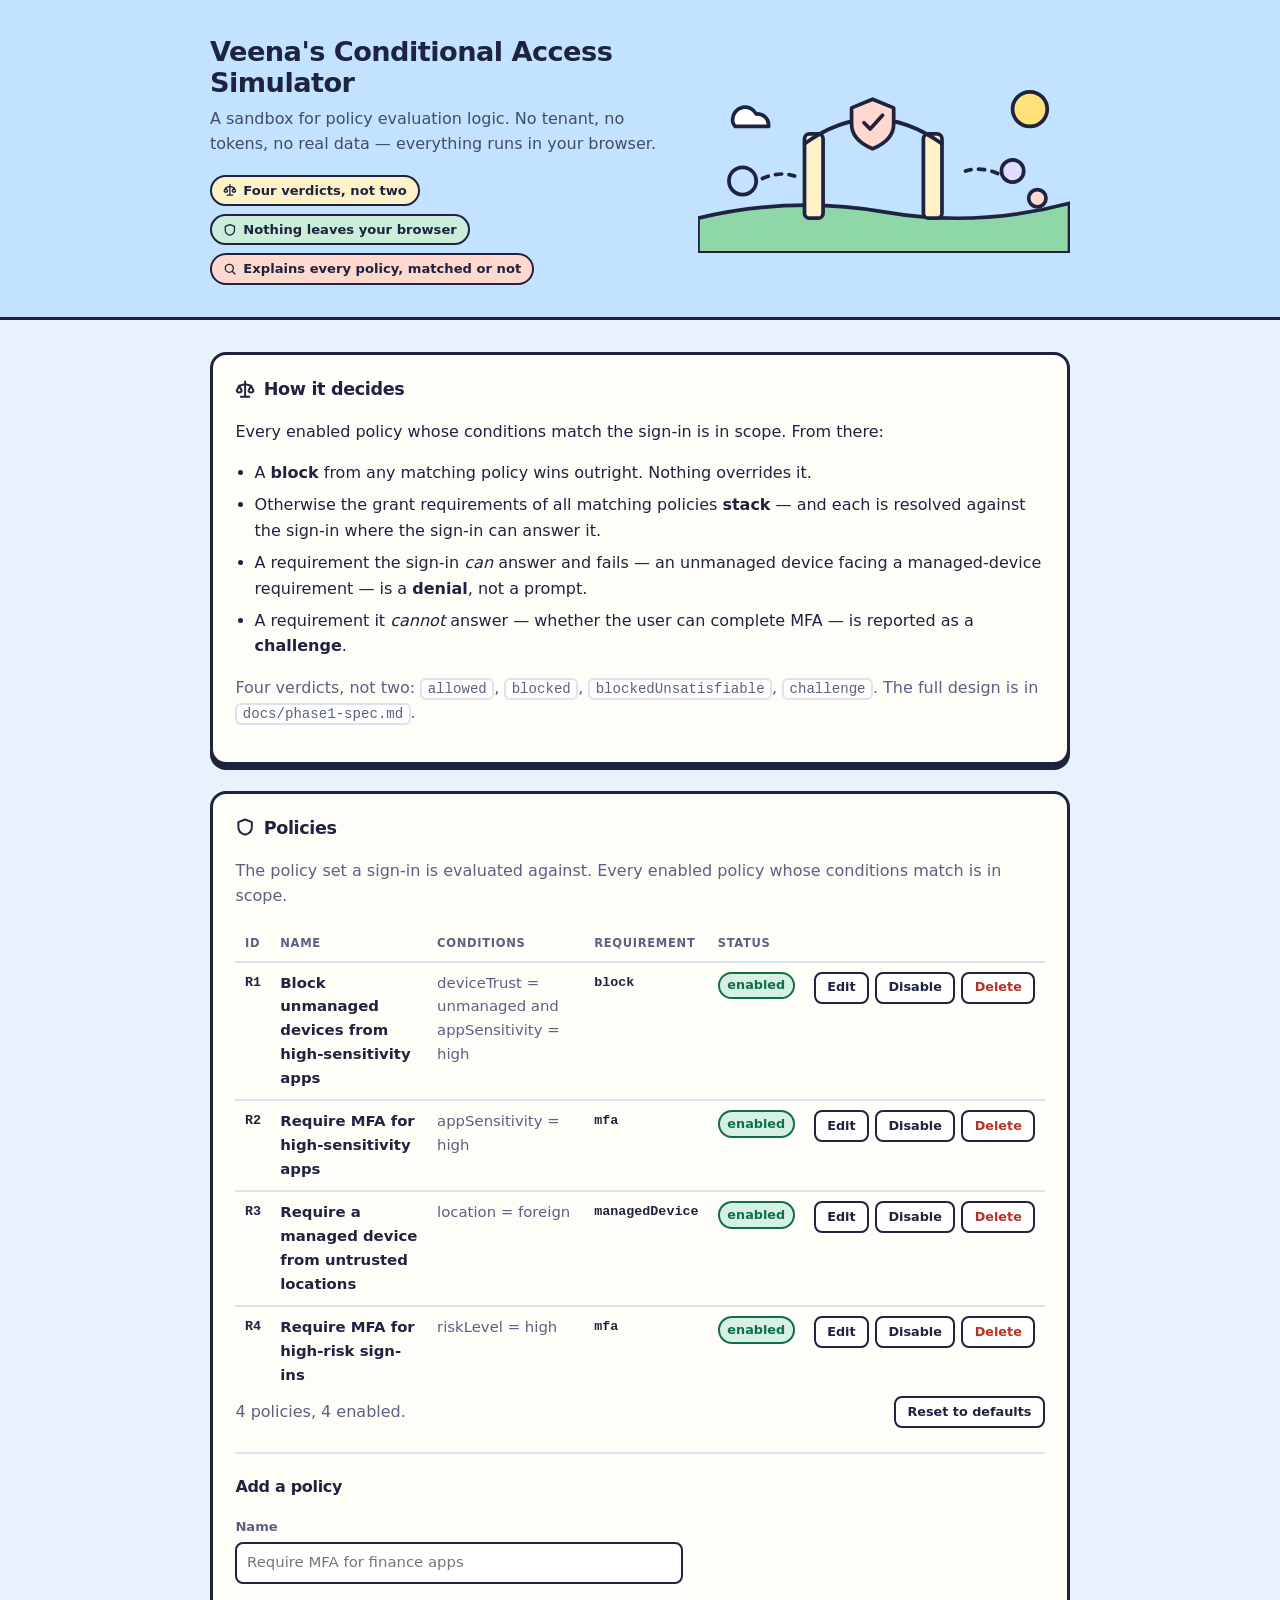
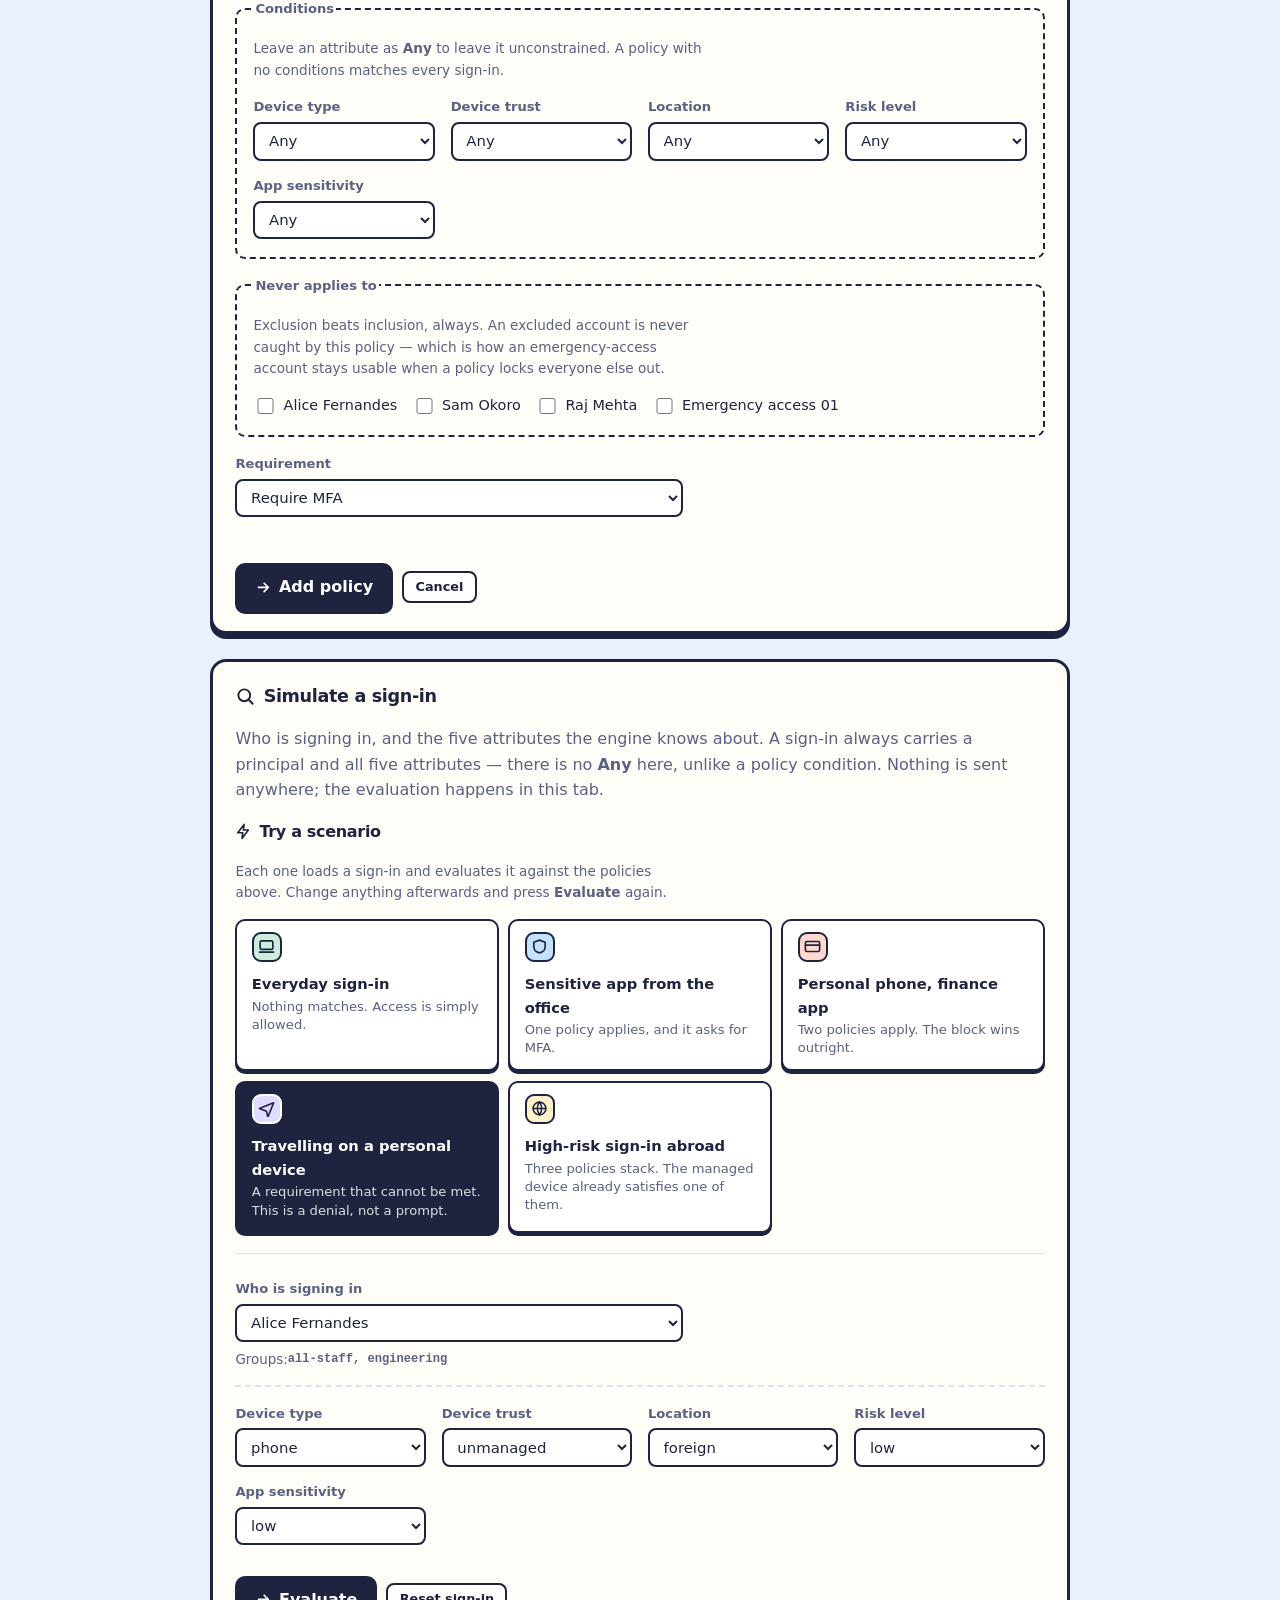
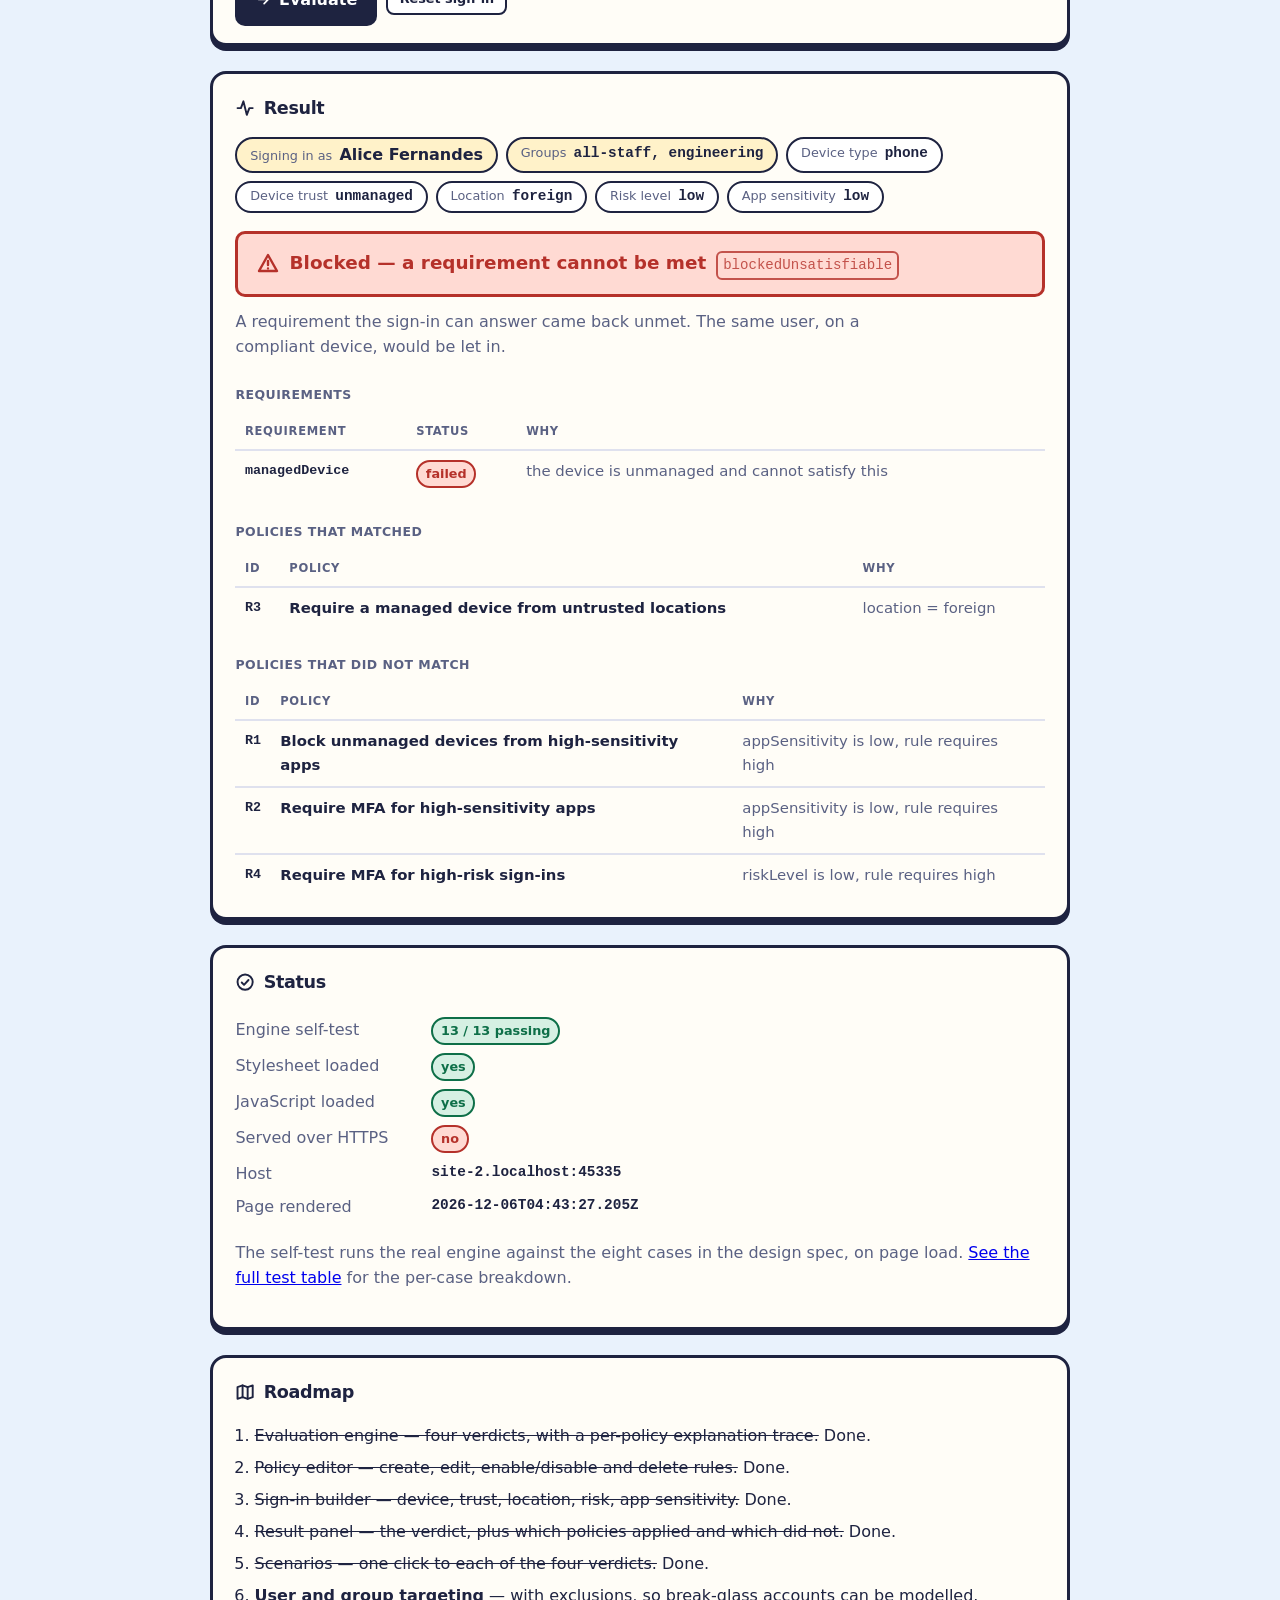
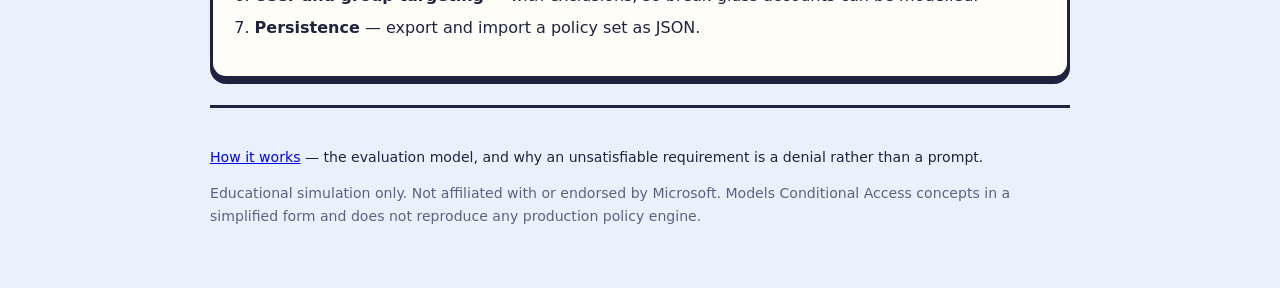
==== commit 3ae40cb6: "Let policies exclude principals The policy form gains "Never applies to" — one row of checkboxes ove" ====
--- a/index.html
+++ b/index.html
@@ -257,6 +257,18 @@
           </div>
         </fieldset>
 
+        <!-- Checkboxes are rendered from PRINCIPALS in defaults.js, same reason as
+             the sign-in picker: one definition of who exists. -->
+        <fieldset class="conditions excludes">
+          <legend>Never applies to</legend>
+          <p class="muted field-hint">
+            Exclusion beats inclusion, always. An excluded account is never caught by this
+            policy &mdash; which is how an emergency-access account stays usable when a policy
+            locks everyone else out.
+          </p>
+          <div class="checks" id="f-excludes"></div>
+        </fieldset>
+
         <div class="field">
           <label for="f-requirement">Requirement</label>
           <select id="f-requirement" name="requirement">
--- a/assets/css/styles.css
+++ b/assets/css/styles.css
@@ -668,3 +668,35 @@
 /* Who is signing in is a different kind of fact from what device they used, so
    the chips say so. Decorative fill — it carries no verdict meaning. */
 .signin-summary li.is-principal { background: var(--cream); }
+
+/* ---------------------------------------------------------------------------
+   Policy exclusions
+   --------------------------------------------------------------------------- */
+
+.checks {
+  display: flex;
+  flex-wrap: wrap;
+  gap: .5rem .9rem;
+  margin-bottom: .9rem;
+}
+
+.check {
+  display: inline-flex;
+  align-items: center;
+  gap: .4rem;
+  font-size: .9rem;
+  cursor: pointer;
+}
+.check input { width: 1.05rem; height: 1.05rem; accent-color: var(--ink); cursor: pointer; }
+
+/* Shown under the policy name rather than in a column of its own: the table is
+   already cramped, and an exclusion is only worth space when there is one. */
+.row-excludes {
+  display: flex;
+  align-items: center;
+  gap: .3rem;
+  margin-top: .25rem;
+  font-size: .78rem;
+  font-weight: 700;
+  color: var(--accent);
+}
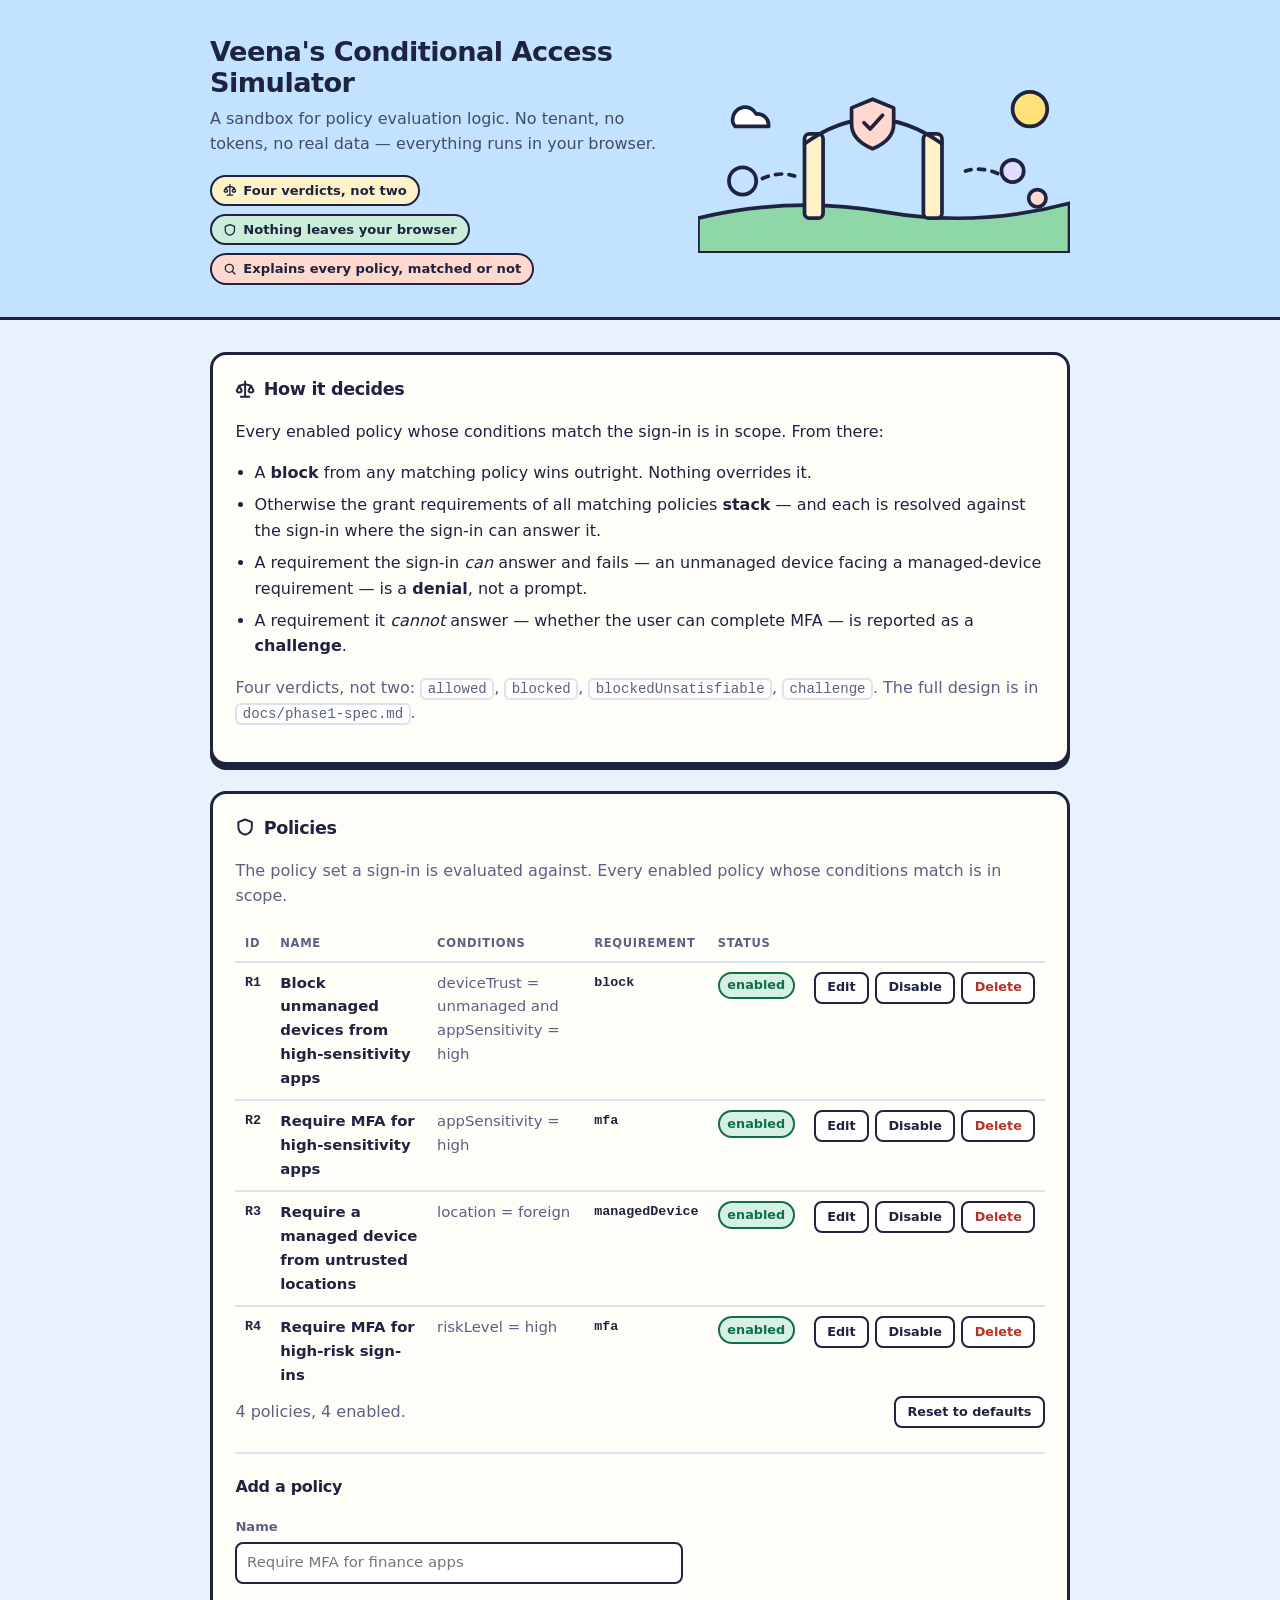
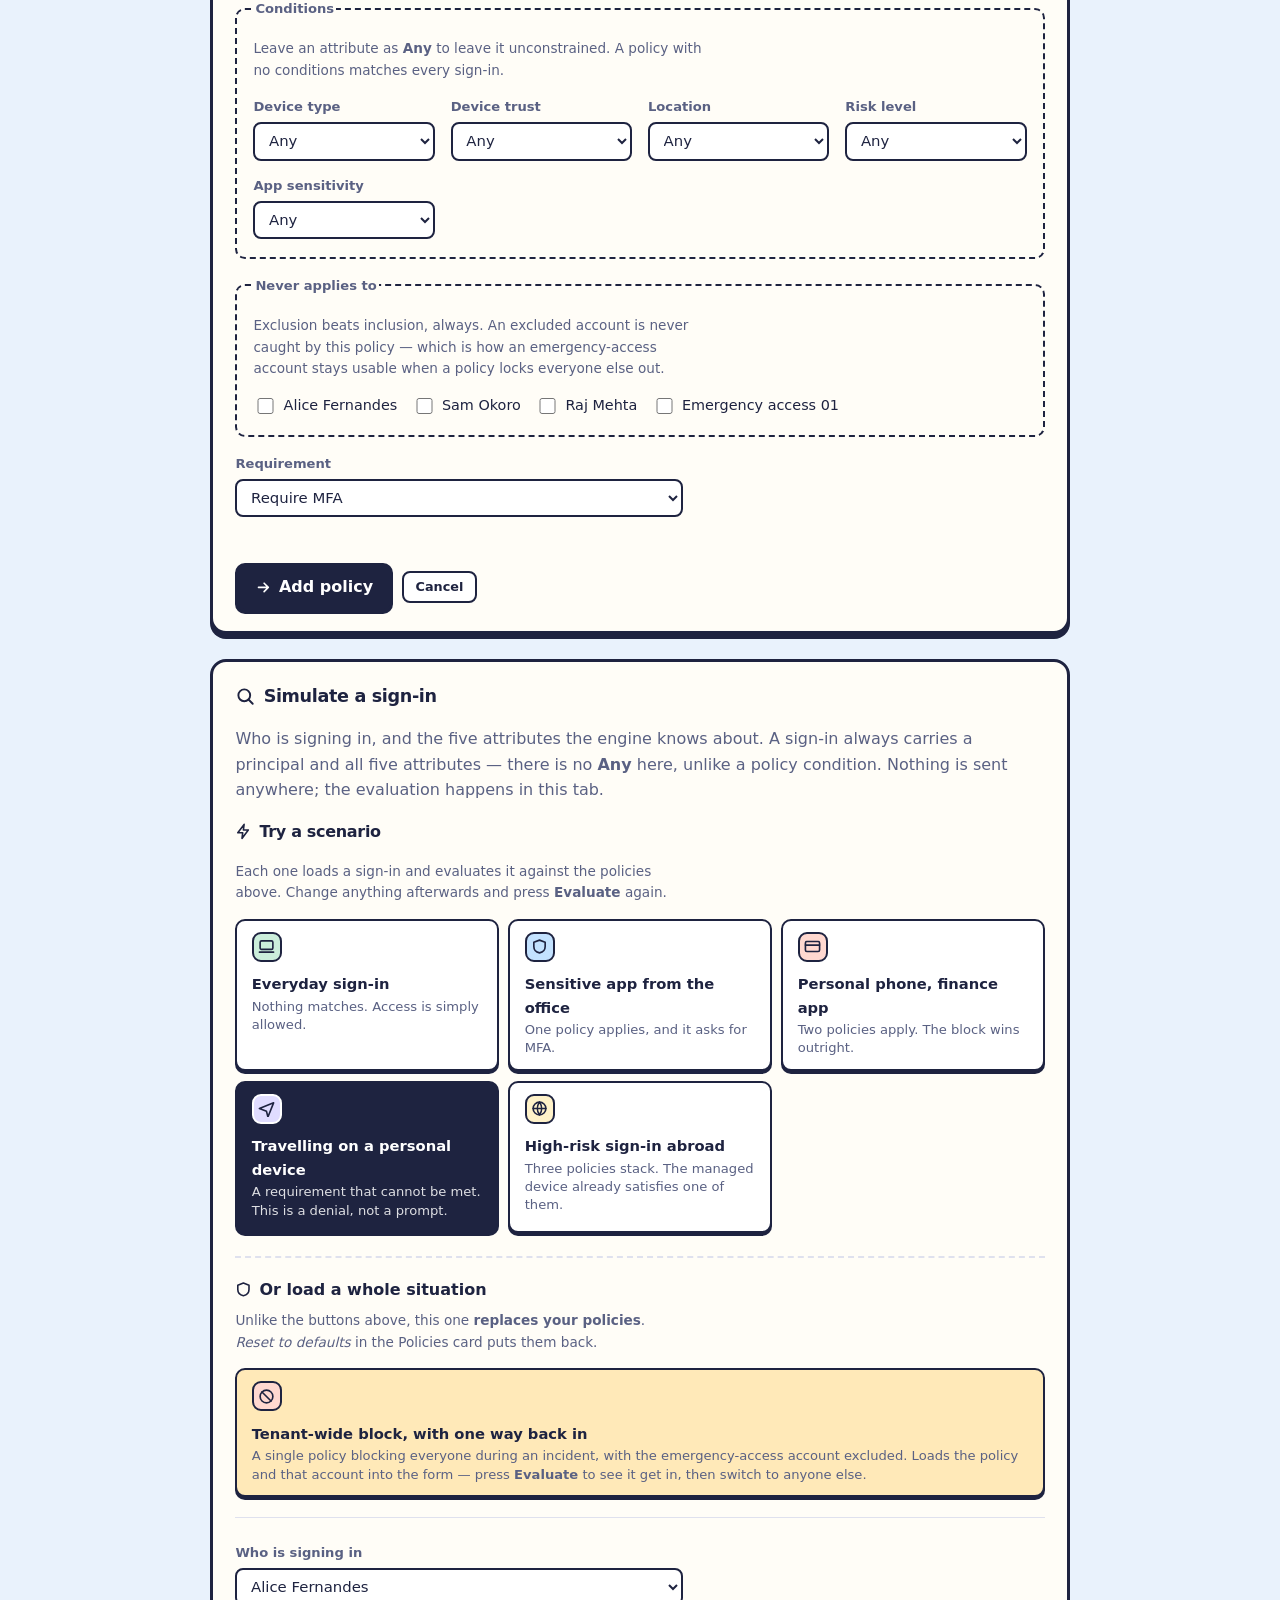
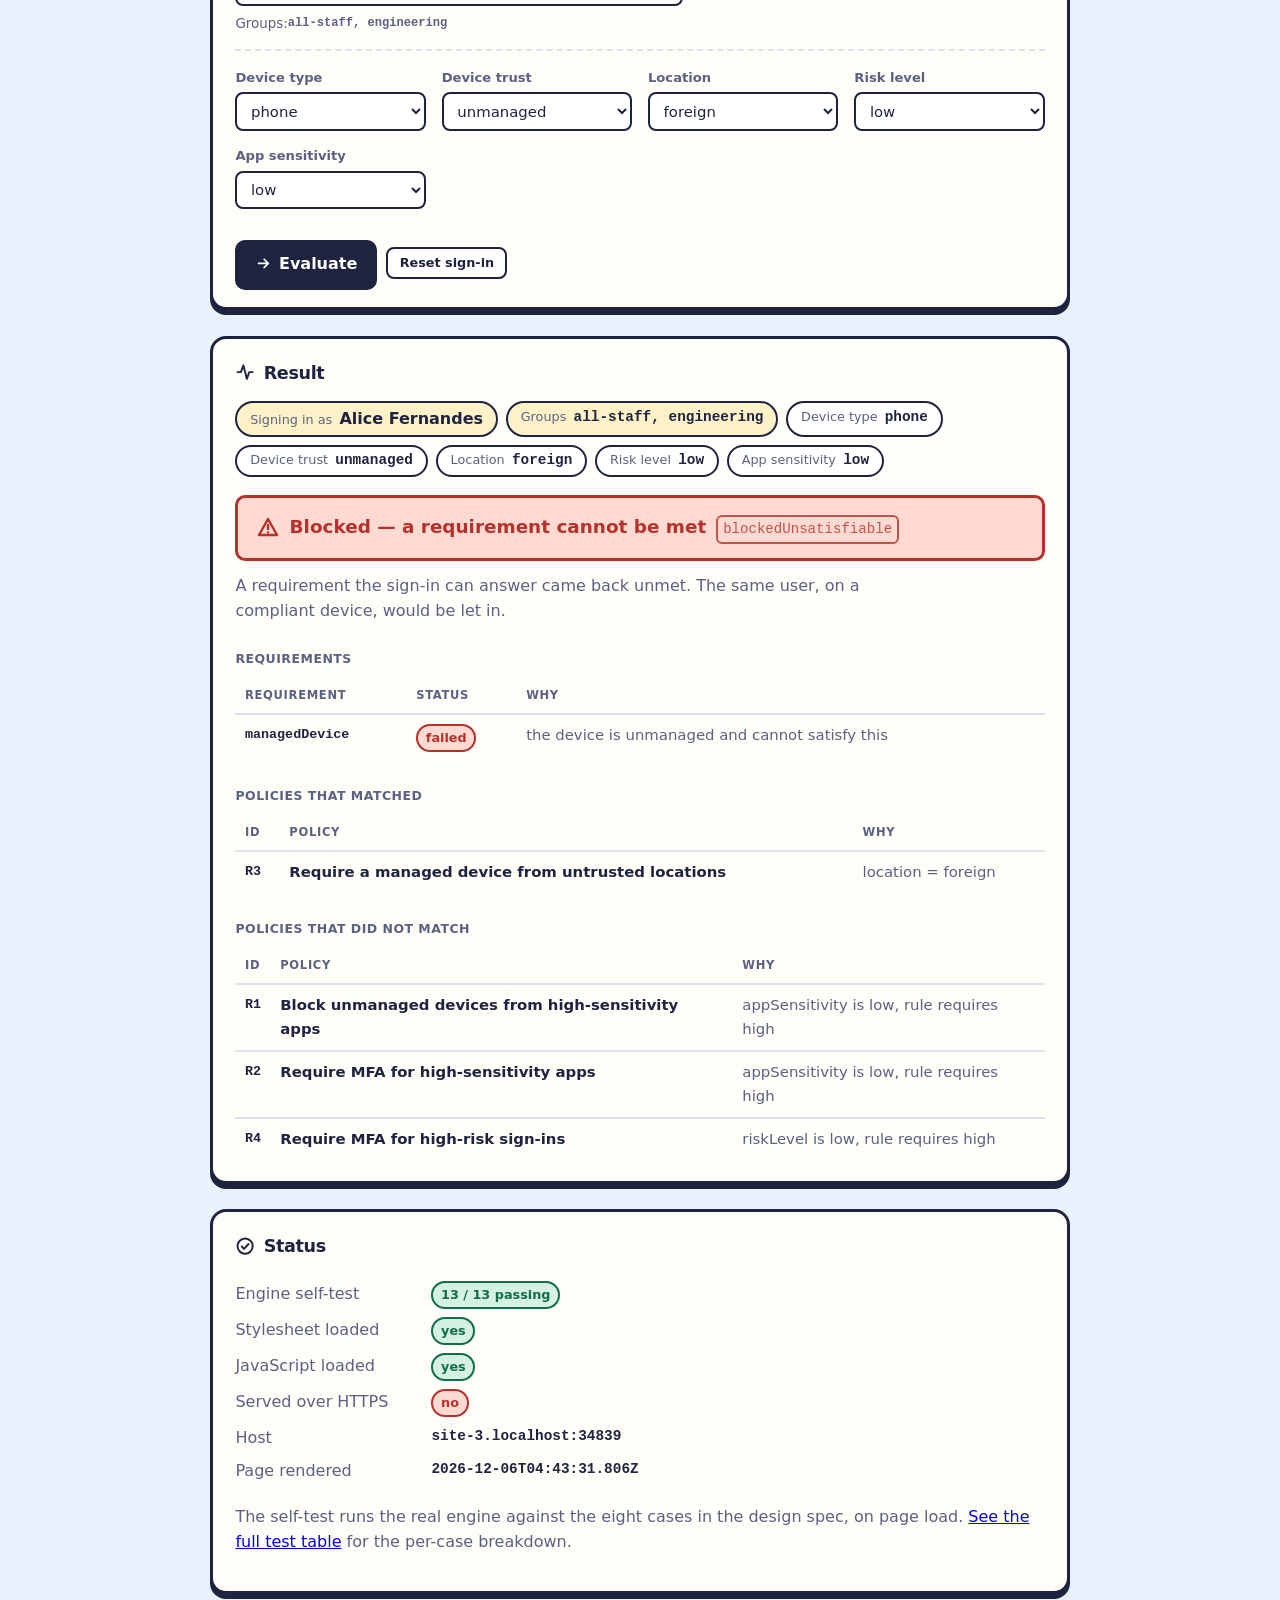
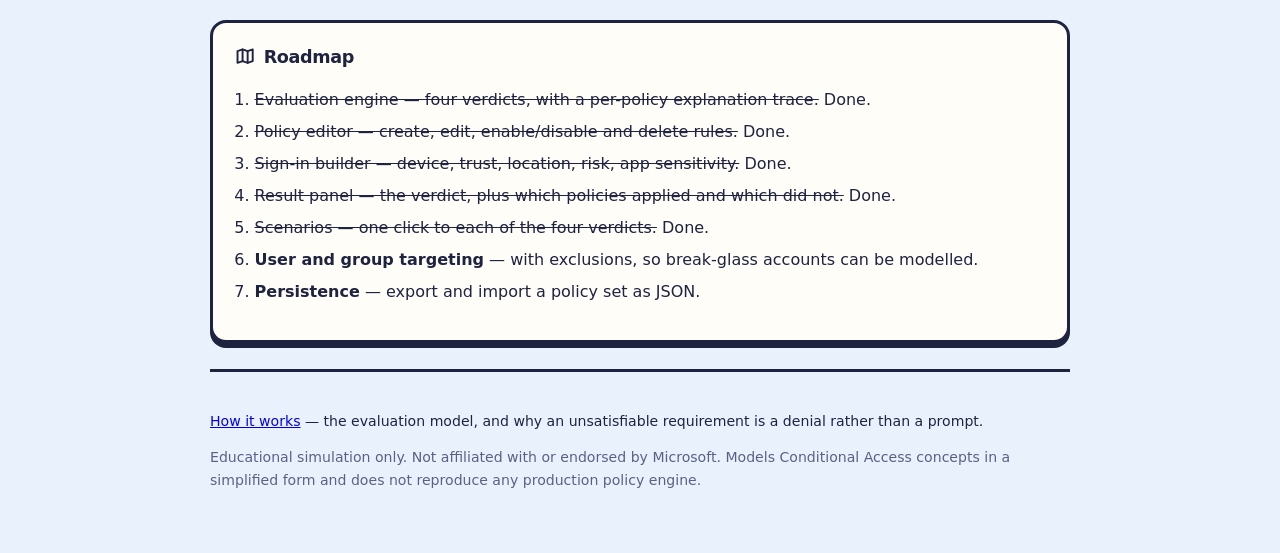
==== commit 9c1bf9fa: "Add the break-glass set piece, and correct the docs that called it missing One button that loads a t" ====
--- a/index.html
+++ b/index.html
@@ -303,6 +303,33 @@
         </p>
         <div class="scenario-buttons" id="scenario-buttons" role="group"
              aria-labelledby="scenarios-title"></div>
+
+        <!-- Kept apart from the five above, and labelled differently, because it
+             does something they never do: it replaces the policy set. A button
+             that quietly rewrites your policies while sitting among buttons that
+             do not is the kind of surprise that makes every verdict on the page
+             untrustworthy. -->
+        <div class="setpiece">
+          <h4 class="setpiece-title" id="setpiece-title">
+            <svg class="ico" aria-hidden="true"><use href="#ico-shield"></use></svg>
+            Or load a whole situation
+          </h4>
+          <p class="muted field-hint">
+            Unlike the buttons above, this one <strong>replaces your policies</strong>.
+            <em>Reset to defaults</em> in the Policies card puts them back.
+          </p>
+          <button type="button" class="scenario scenario--setpiece" id="load-lockout">
+            <span class="scenario-ico"><svg class="ico" aria-hidden="true"><use href="#ico-ban"></use></svg></span>
+            <span class="scenario-text">
+              <span class="scenario-label">Tenant-wide block, with one way back in</span>
+              <span class="scenario-note">
+                A single policy blocking everyone during an incident, with the emergency-access
+                account excluded. Loads the policy and that account into the form &mdash; press
+                <strong>Evaluate</strong> to see it get in, then switch to anyone else.
+              </span>
+            </span>
+          </button>
+        </div>
       </div>
 
       <form id="signin-form" class="signin-form">
--- a/assets/css/styles.css
+++ b/assets/css/styles.css
@@ -700,3 +700,31 @@
   font-weight: 700;
   color: var(--accent);
 }
+
+/* ---------------------------------------------------------------------------
+   The break-glass set piece — it replaces the policy set, so it does not look
+   like the sign-in scenarios above it.
+   --------------------------------------------------------------------------- */
+
+.setpiece {
+  margin-top: 1.4rem;
+  padding-top: 1.2rem;
+  border-top: 2px dashed var(--border);
+}
+
+.setpiece-title {
+  display: flex;
+  align-items: center;
+  gap: .45rem;
+  margin: 0 0 .5rem;
+  font-size: 1rem;
+  font-weight: 800;
+}
+
+.scenario--setpiece {
+  display: flex;
+  width: 100%;
+  background: var(--warn-bg);
+  border-color: var(--ink);
+}
+.scenario--setpiece .scenario-ico { background: var(--bg); }
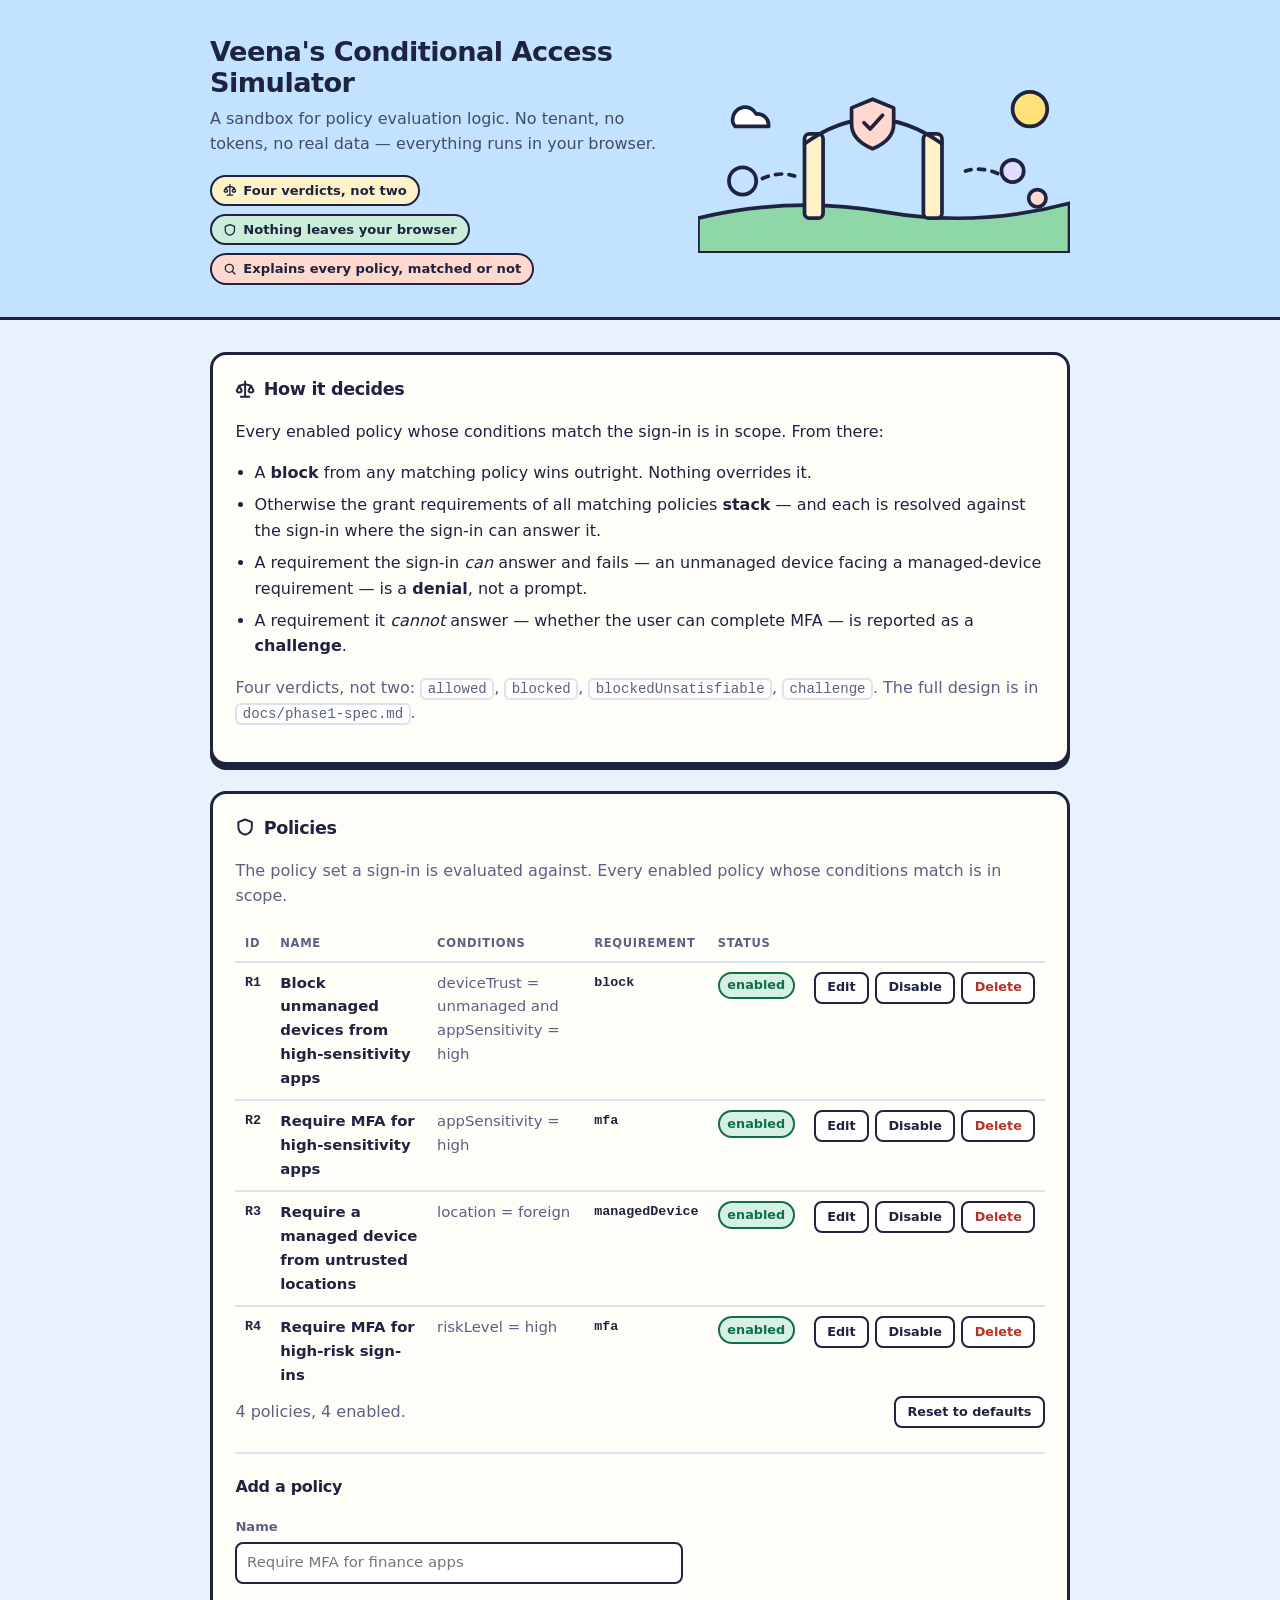
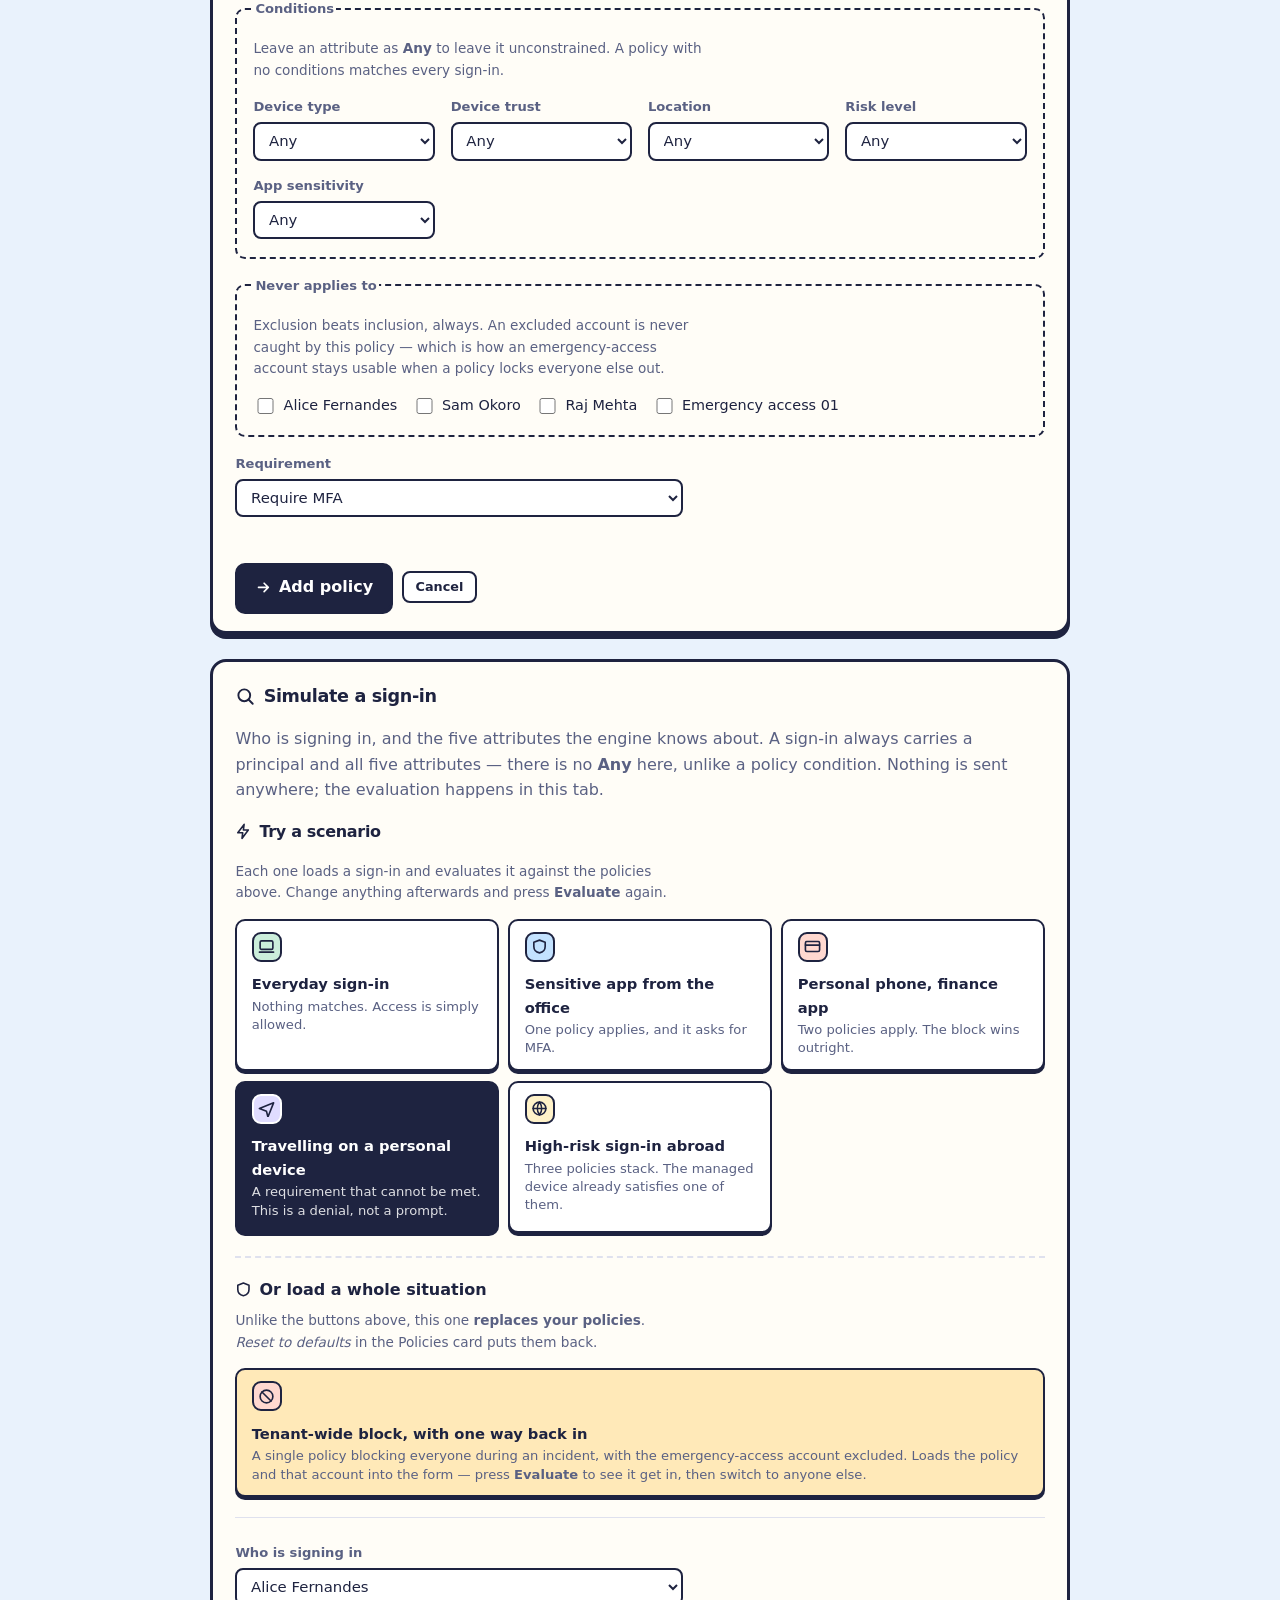
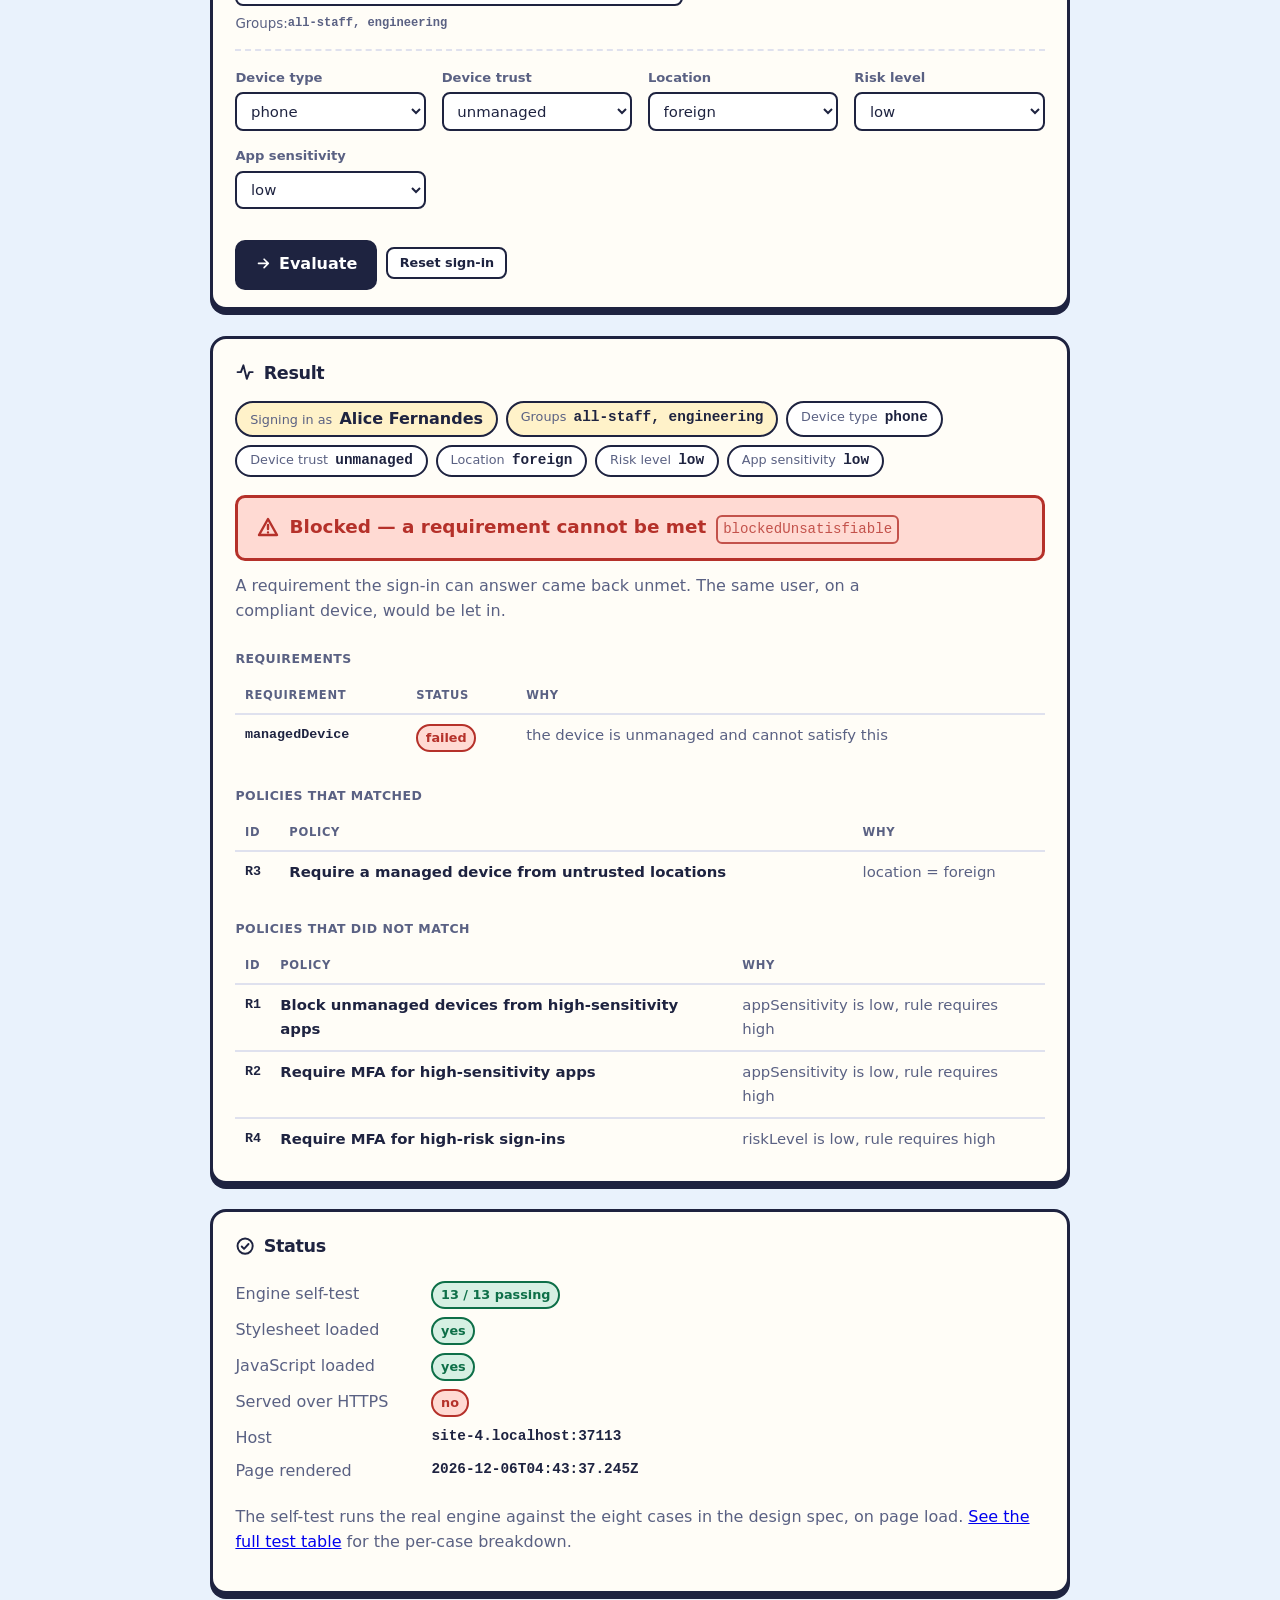
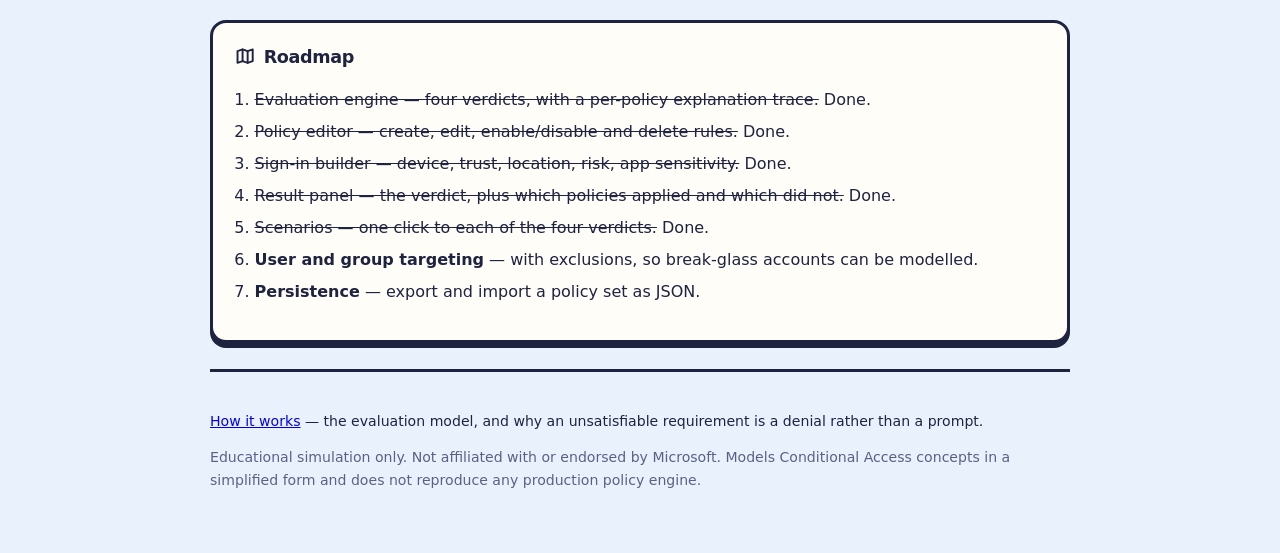
==== commit 46a2c527: "Define the attribute vocabulary once The five attributes, their labels and their legal values lived " ====
--- a/index.html
+++ b/index.html
@@ -207,52 +207,28 @@
 
           <div class="field-grid">
             <div class="field">
-              <label for="f-deviceType">Device type</label>
-              <select id="f-deviceType" name="deviceType">
-                <option value="">Any</option>
-                <option value="laptop">laptop</option>
-                <option value="phone">phone</option>
-                <option value="tablet">tablet</option>
-              </select>
+              <label for="f-deviceType"></label>
+              <select id="f-deviceType" name="deviceType"></select>
             </div>
 
             <div class="field">
-              <label for="f-deviceTrust">Device trust</label>
-              <select id="f-deviceTrust" name="deviceTrust">
-                <option value="">Any</option>
-                <option value="managed">managed</option>
-                <option value="unmanaged">unmanaged</option>
-              </select>
+              <label for="f-deviceTrust"></label>
+              <select id="f-deviceTrust" name="deviceTrust"></select>
             </div>
 
             <div class="field">
-              <label for="f-location">Location</label>
-              <select id="f-location" name="location">
-                <option value="">Any</option>
-                <option value="trusted">trusted</option>
-                <option value="foreign">foreign</option>
-                <option value="unknown">unknown</option>
-              </select>
+              <label for="f-location"></label>
+              <select id="f-location" name="location"></select>
             </div>
 
             <div class="field">
-              <label for="f-riskLevel">Risk level</label>
-              <select id="f-riskLevel" name="riskLevel">
-                <option value="">Any</option>
-                <option value="low">low</option>
-                <option value="medium">medium</option>
-                <option value="high">high</option>
-              </select>
+              <label for="f-riskLevel"></label>
+              <select id="f-riskLevel" name="riskLevel"></select>
             </div>
 
             <div class="field">
-              <label for="f-appSensitivity">App sensitivity</label>
-              <select id="f-appSensitivity" name="appSensitivity">
-                <option value="">Any</option>
-                <option value="low">low</option>
-                <option value="medium">medium</option>
-                <option value="high">high</option>
-              </select>
+              <label for="f-appSensitivity"></label>
+              <select id="f-appSensitivity" name="appSensitivity"></select>
             </div>
           </div>
         </fieldset>
@@ -345,47 +321,28 @@
 
         <div class="field-grid">
           <div class="field">
-            <label for="s-deviceType">Device type</label>
-            <select id="s-deviceType" name="deviceType">
-              <option value="laptop">laptop</option>
-              <option value="phone" selected>phone</option>
-              <option value="tablet">tablet</option>
-            </select>
+            <label for="s-deviceType"></label>
+            <select id="s-deviceType" name="deviceType"></select>
           </div>
 
           <div class="field">
-            <label for="s-deviceTrust">Device trust</label>
-            <select id="s-deviceTrust" name="deviceTrust">
-              <option value="managed">managed</option>
-              <option value="unmanaged" selected>unmanaged</option>
-            </select>
+            <label for="s-deviceTrust"></label>
+            <select id="s-deviceTrust" name="deviceTrust"></select>
           </div>
 
           <div class="field">
-            <label for="s-location">Location</label>
-            <select id="s-location" name="location">
-              <option value="trusted">trusted</option>
-              <option value="foreign" selected>foreign</option>
-              <option value="unknown">unknown</option>
-            </select>
+            <label for="s-location"></label>
+            <select id="s-location" name="location"></select>
           </div>
 
           <div class="field">
-            <label for="s-riskLevel">Risk level</label>
-            <select id="s-riskLevel" name="riskLevel">
-              <option value="low" selected>low</option>
-              <option value="medium">medium</option>
-              <option value="high">high</option>
-            </select>
+            <label for="s-riskLevel"></label>
+            <select id="s-riskLevel" name="riskLevel"></select>
           </div>
 
           <div class="field">
-            <label for="s-appSensitivity">App sensitivity</label>
-            <select id="s-appSensitivity" name="appSensitivity">
-              <option value="low" selected>low</option>
-              <option value="medium">medium</option>
-              <option value="high">high</option>
-            </select>
+            <label for="s-appSensitivity"></label>
+            <select id="s-appSensitivity" name="appSensitivity"></select>
           </div>
         </div>
 
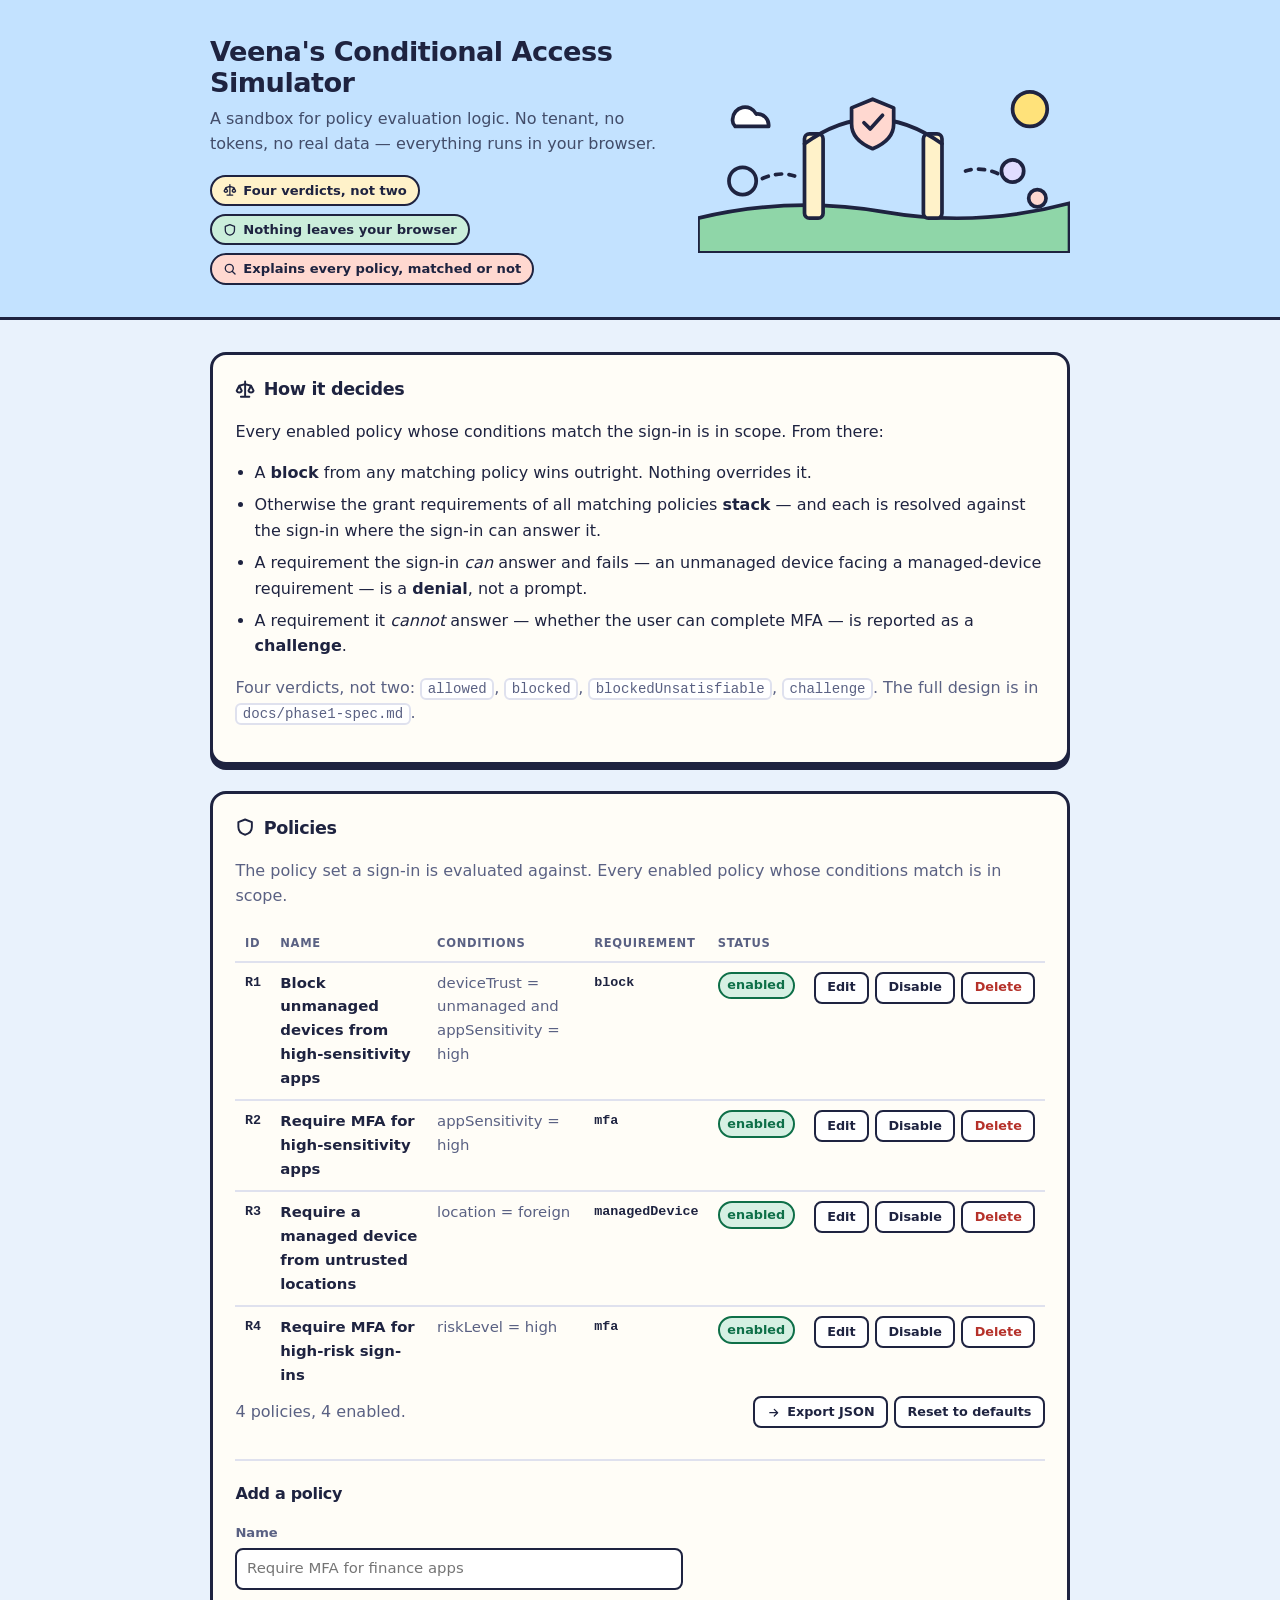
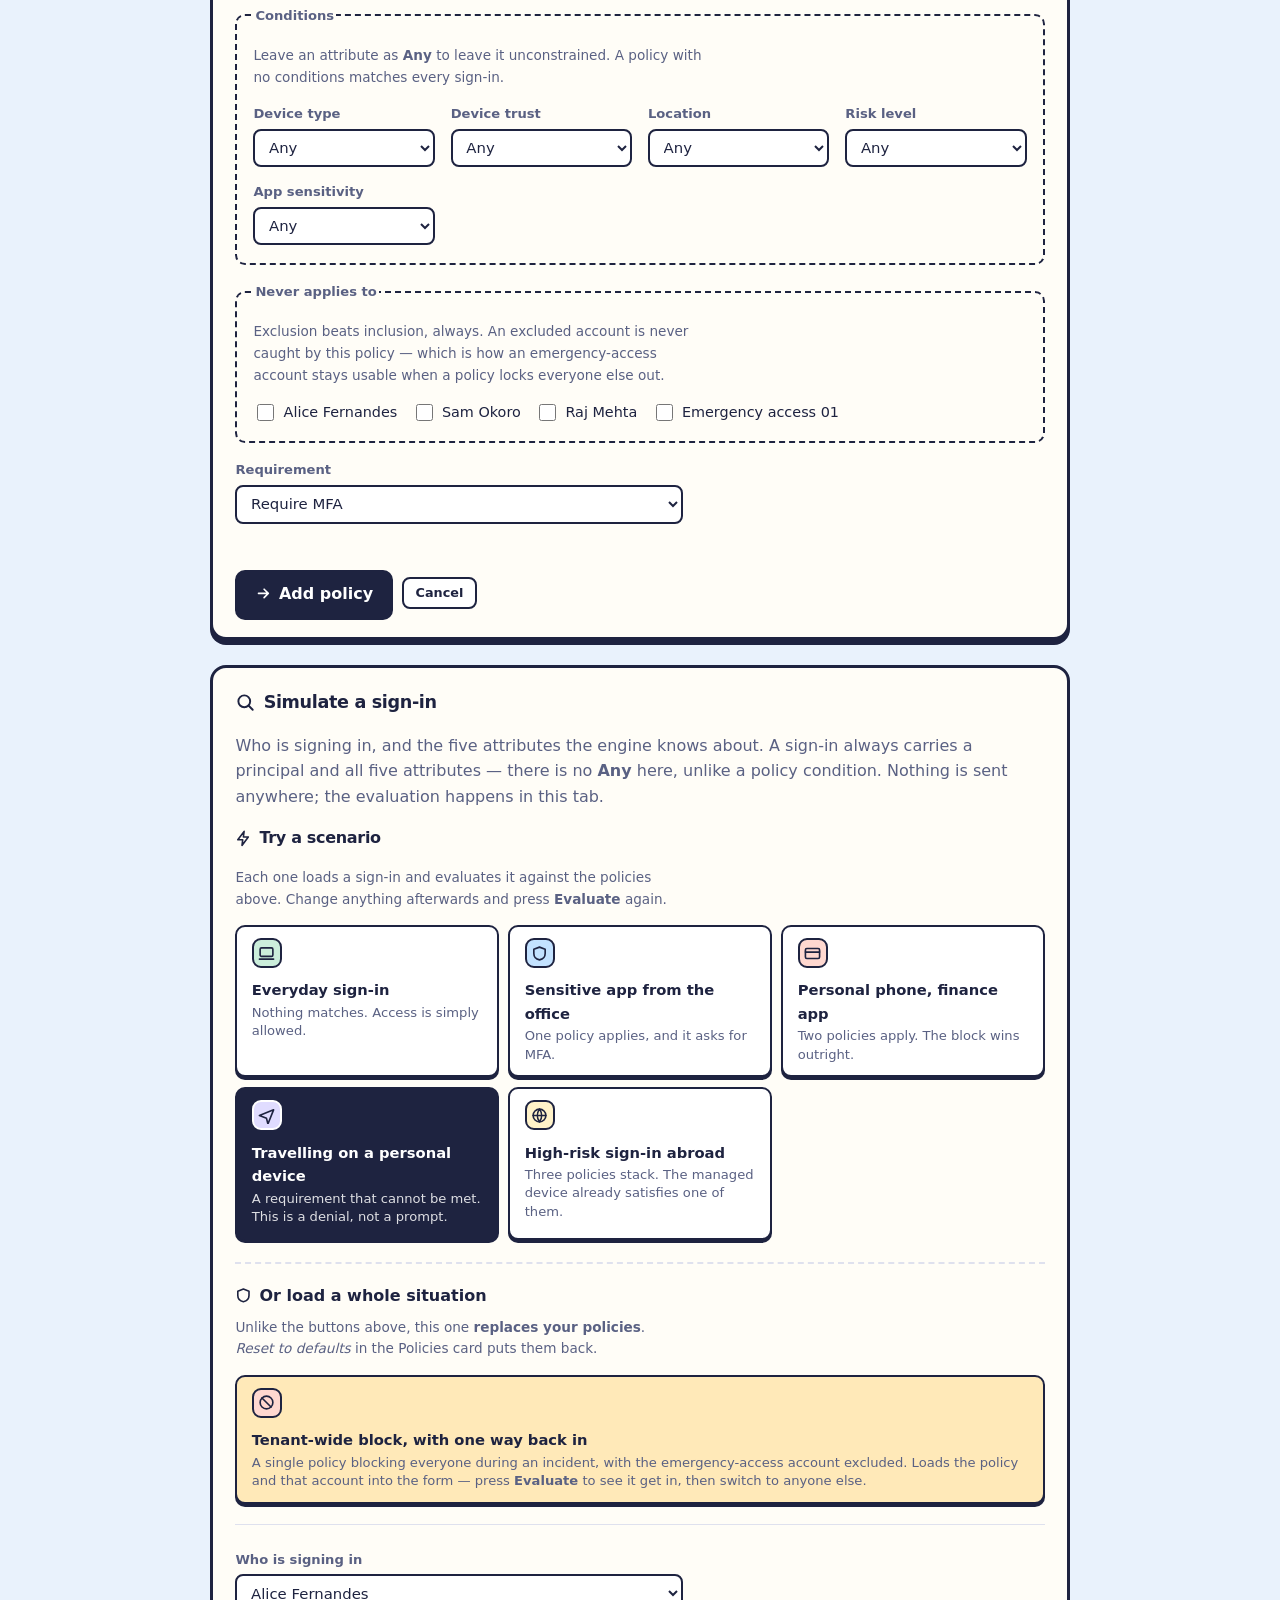
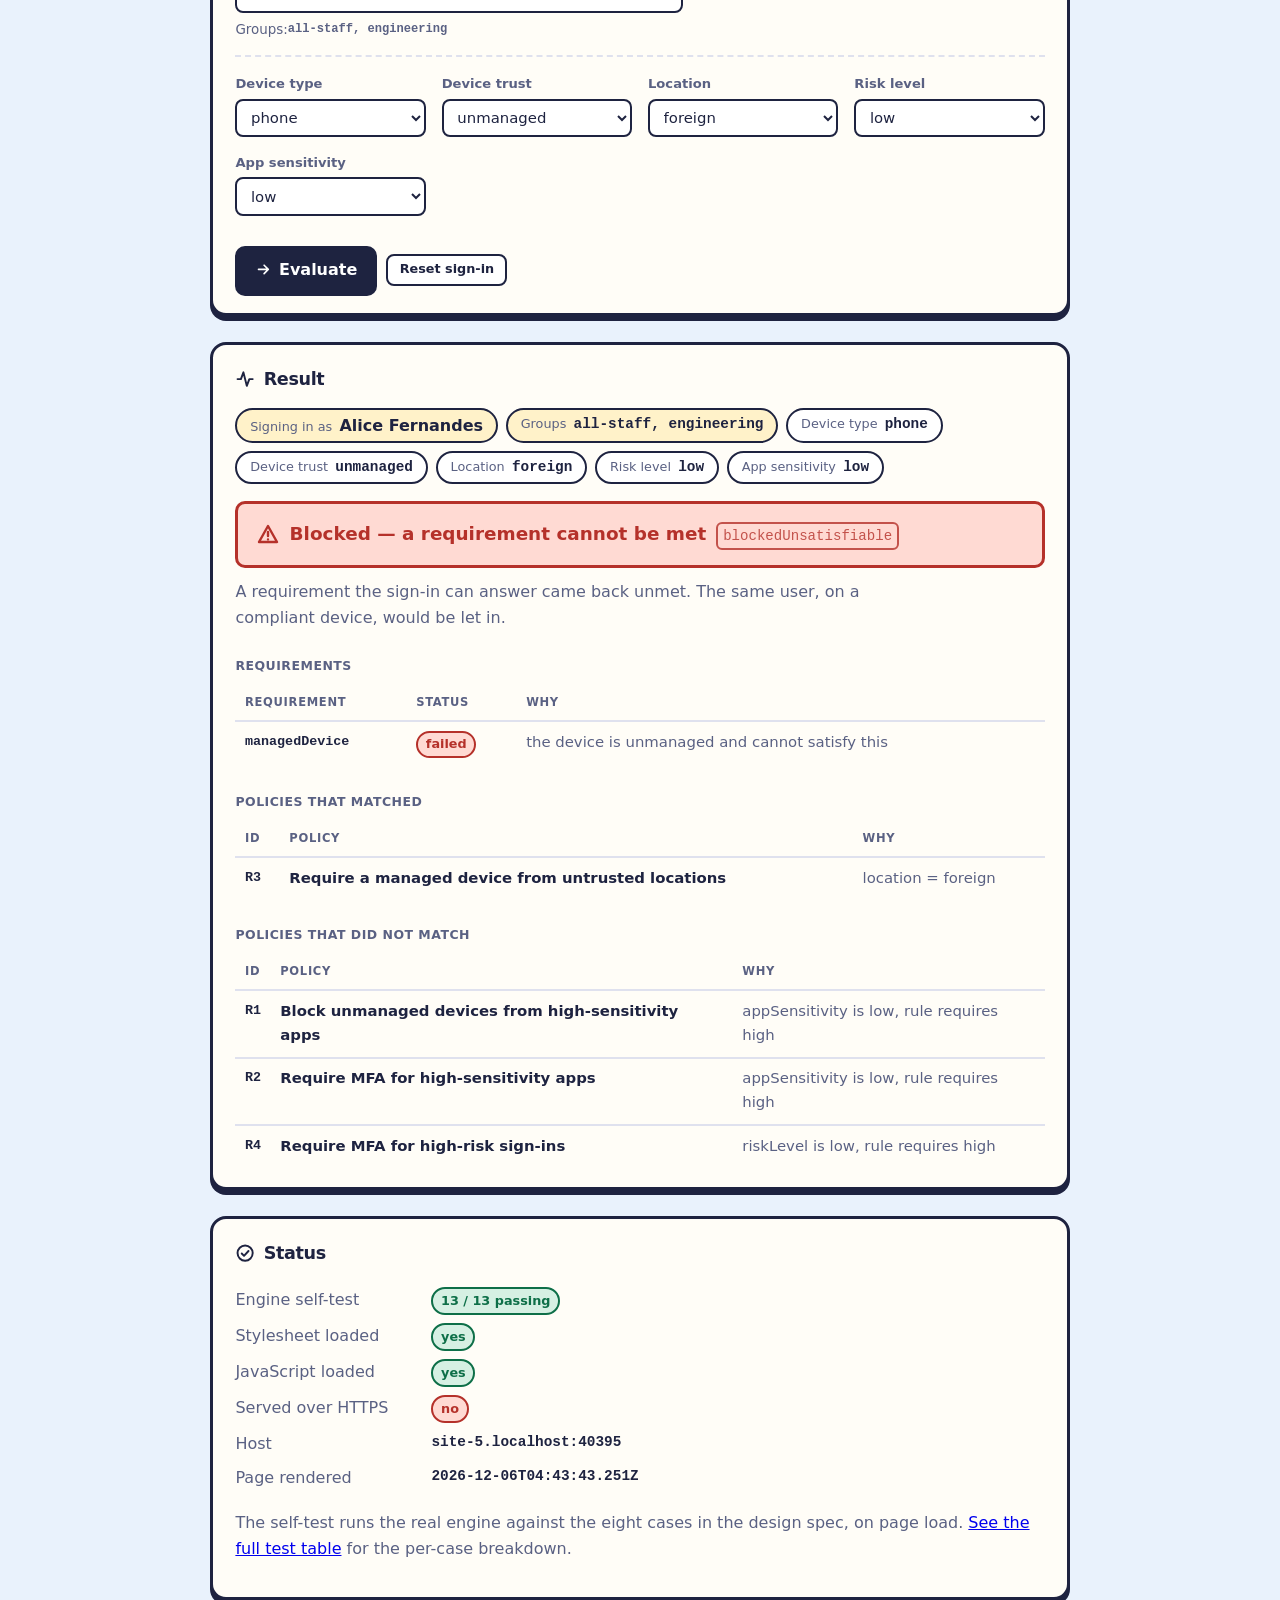
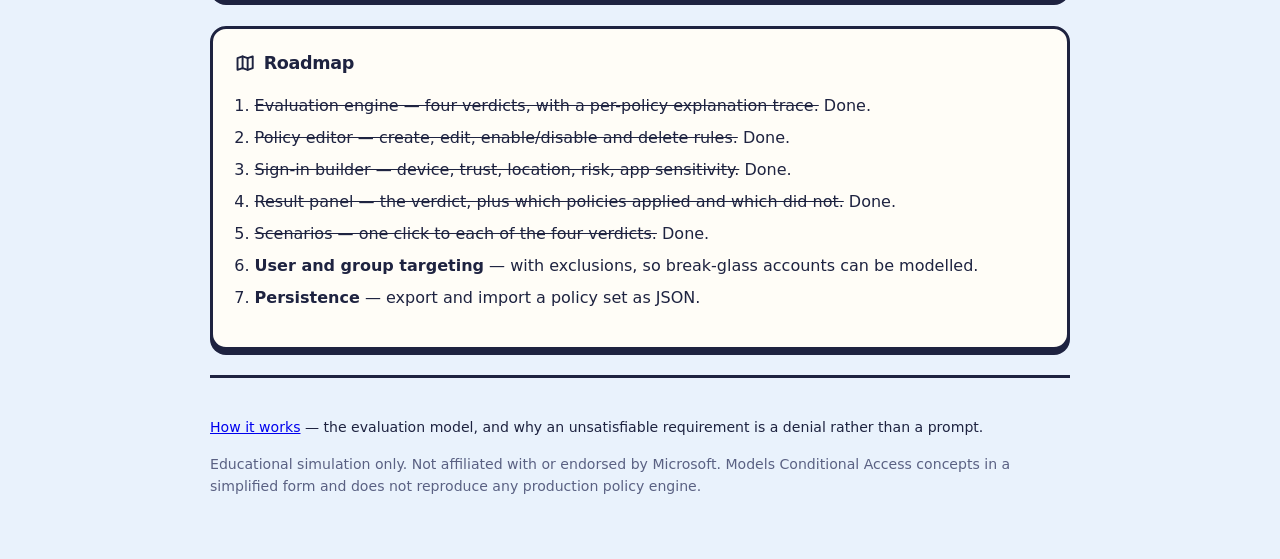
==== commit 7d94311f: "Export the policy set as JSON An Export button beside Reset to defaults, downloading the current pol" ====
--- a/index.html
+++ b/index.html
@@ -186,8 +186,14 @@
 
       <div class="list-footer">
         <p id="policy-count" class="muted"></p>
-        <button type="button" class="btn btn--sm" id="policy-reset">Reset to defaults</button>
+        <div class="row-actions">
+          <button type="button" class="btn btn--sm" id="policy-export">
+            <svg class="ico" aria-hidden="true"><use href="#ico-arrow"></use></svg>Export JSON
+          </button>
+          <button type="button" class="btn btn--sm" id="policy-reset">Reset to defaults</button>
+        </div>
       </div>
+      <p id="export-note" class="field-note" role="status" hidden></p>
 
       <form id="policy-form" class="policy-form" novalidate>
         <h3 class="form-title" id="policy-form-title">Add a policy</h3>
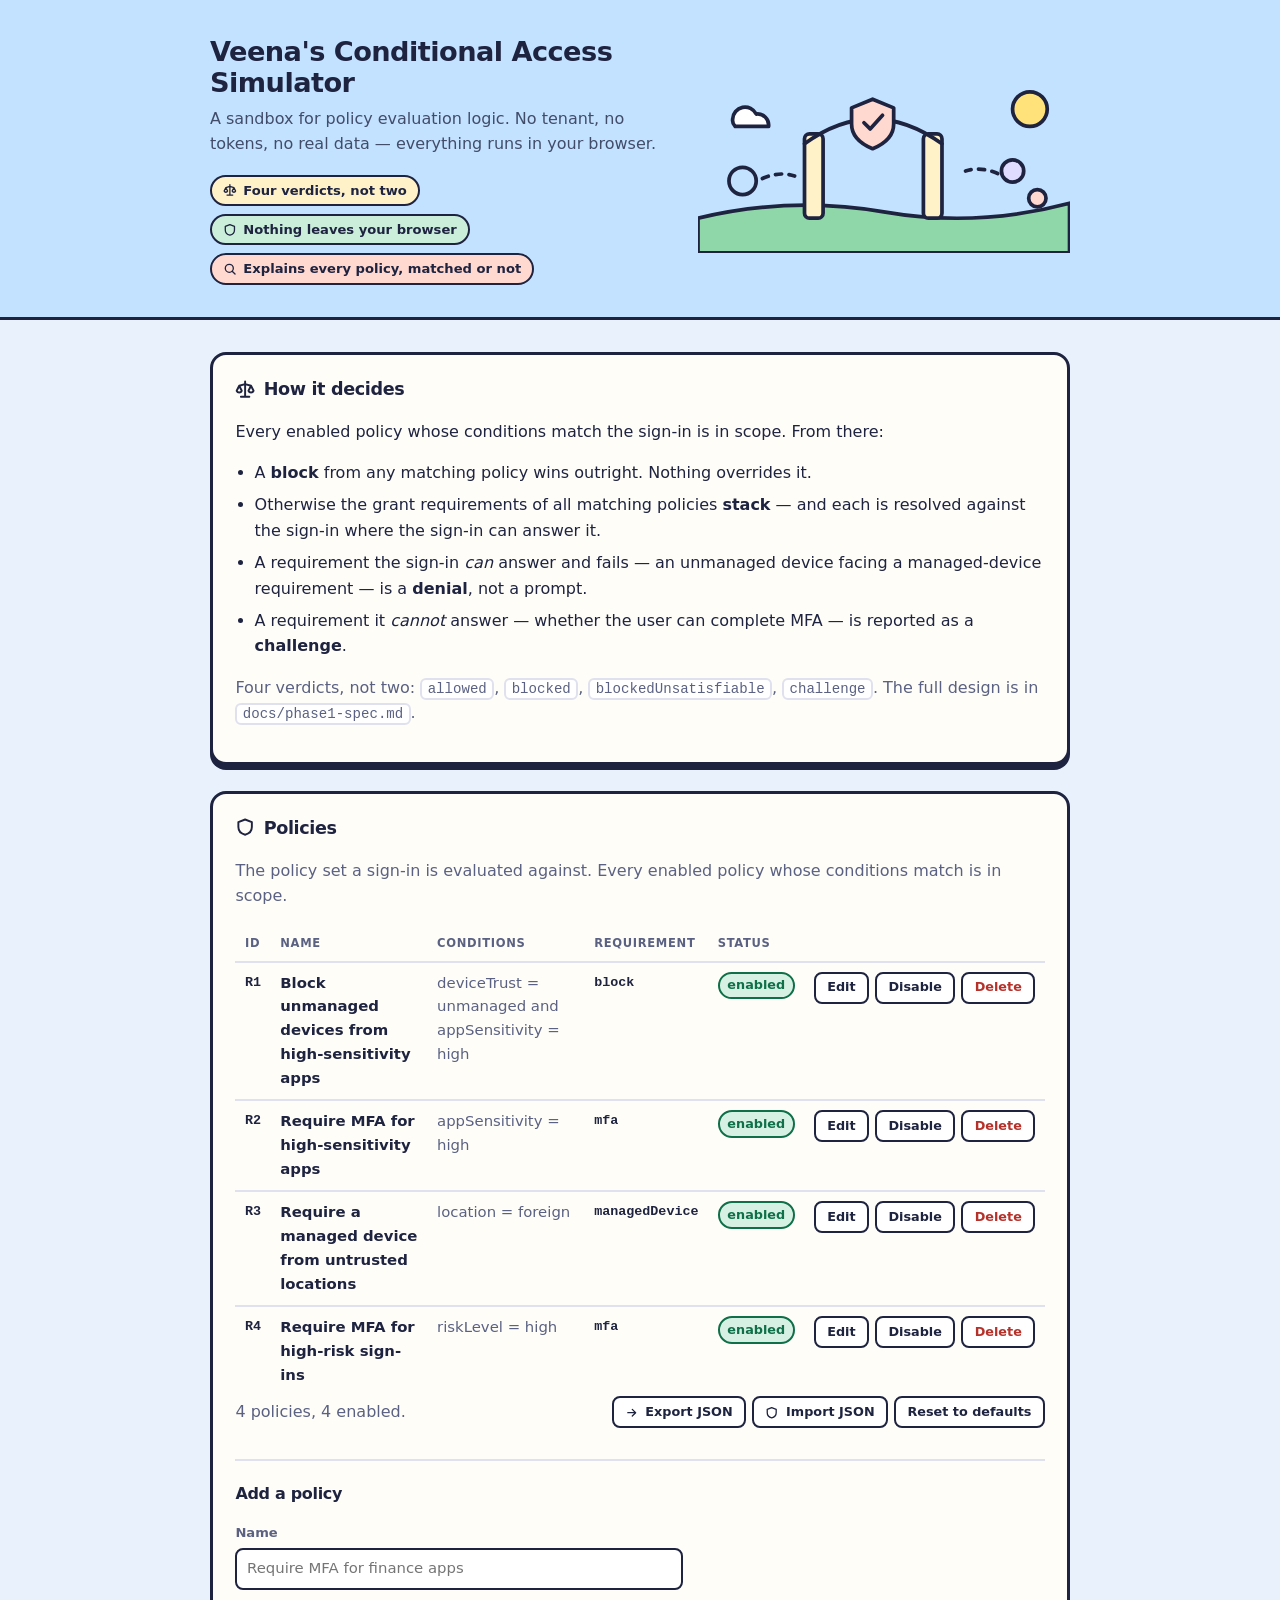
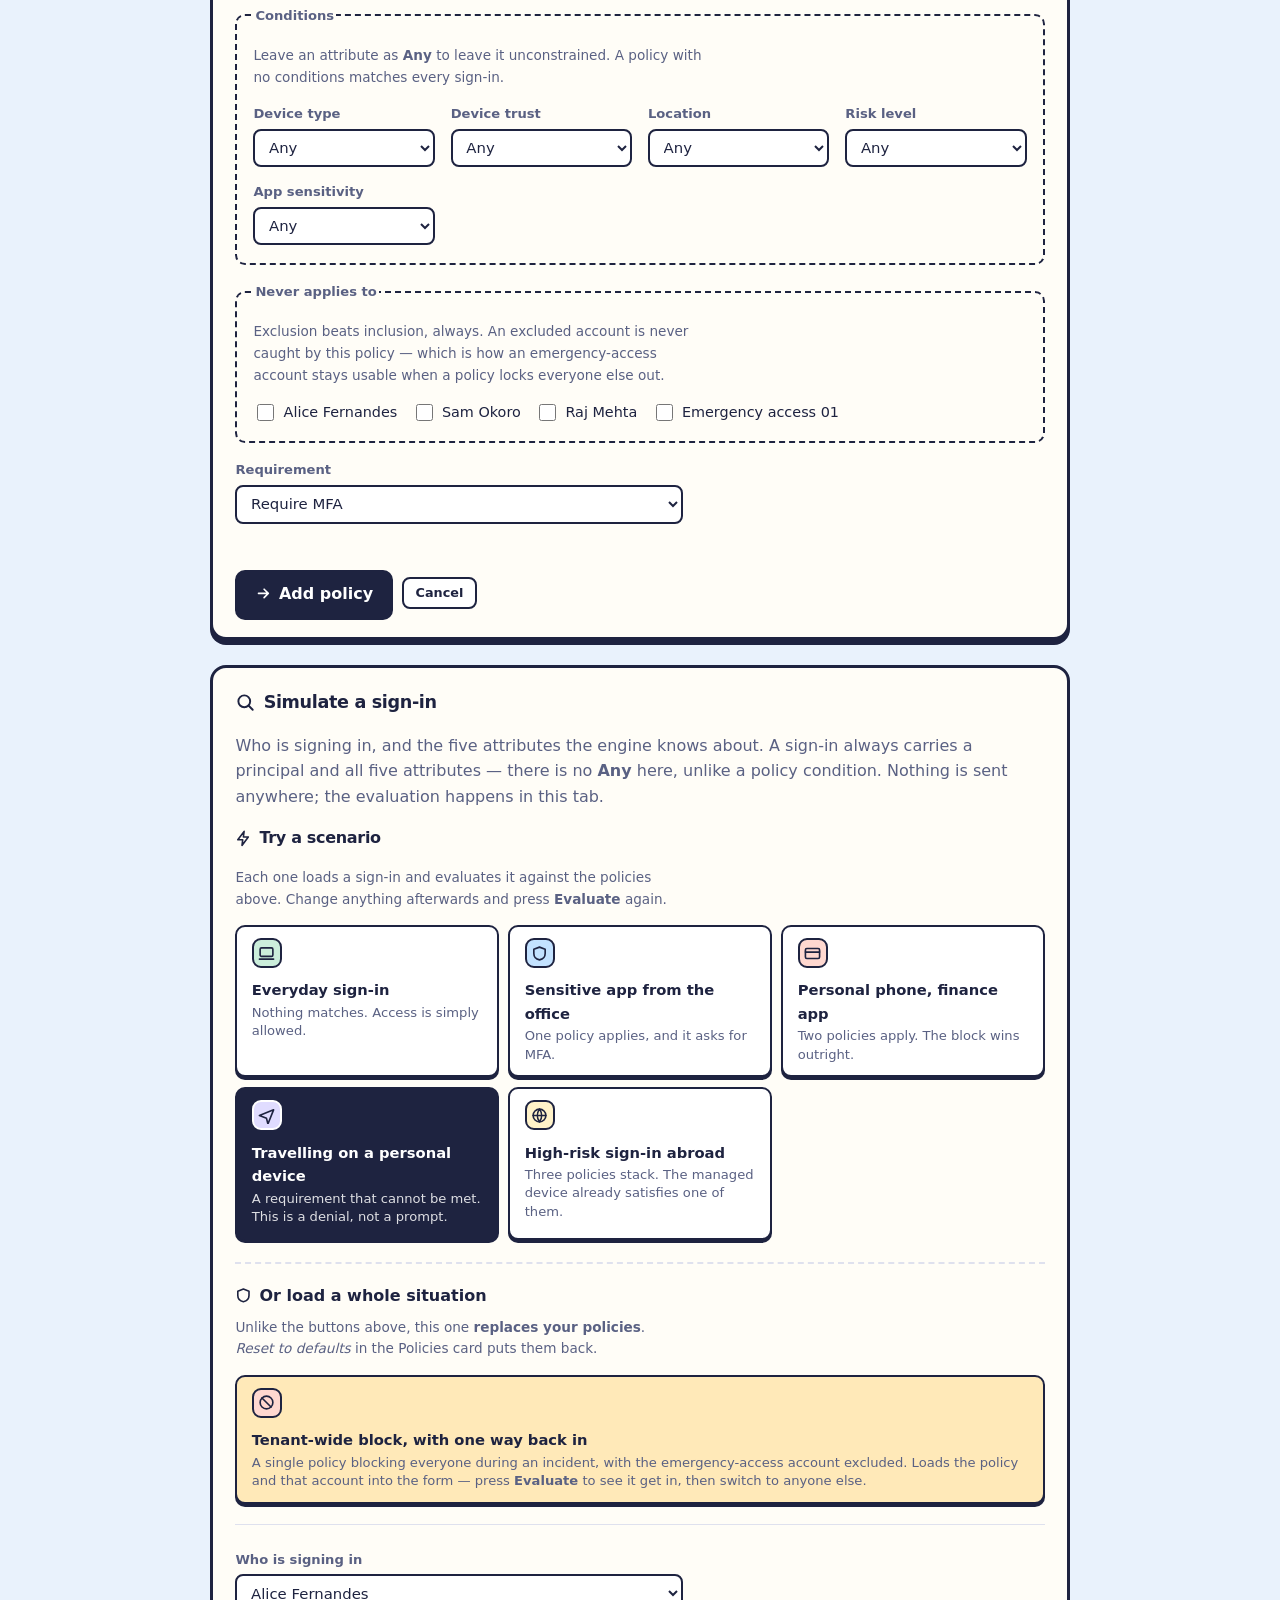
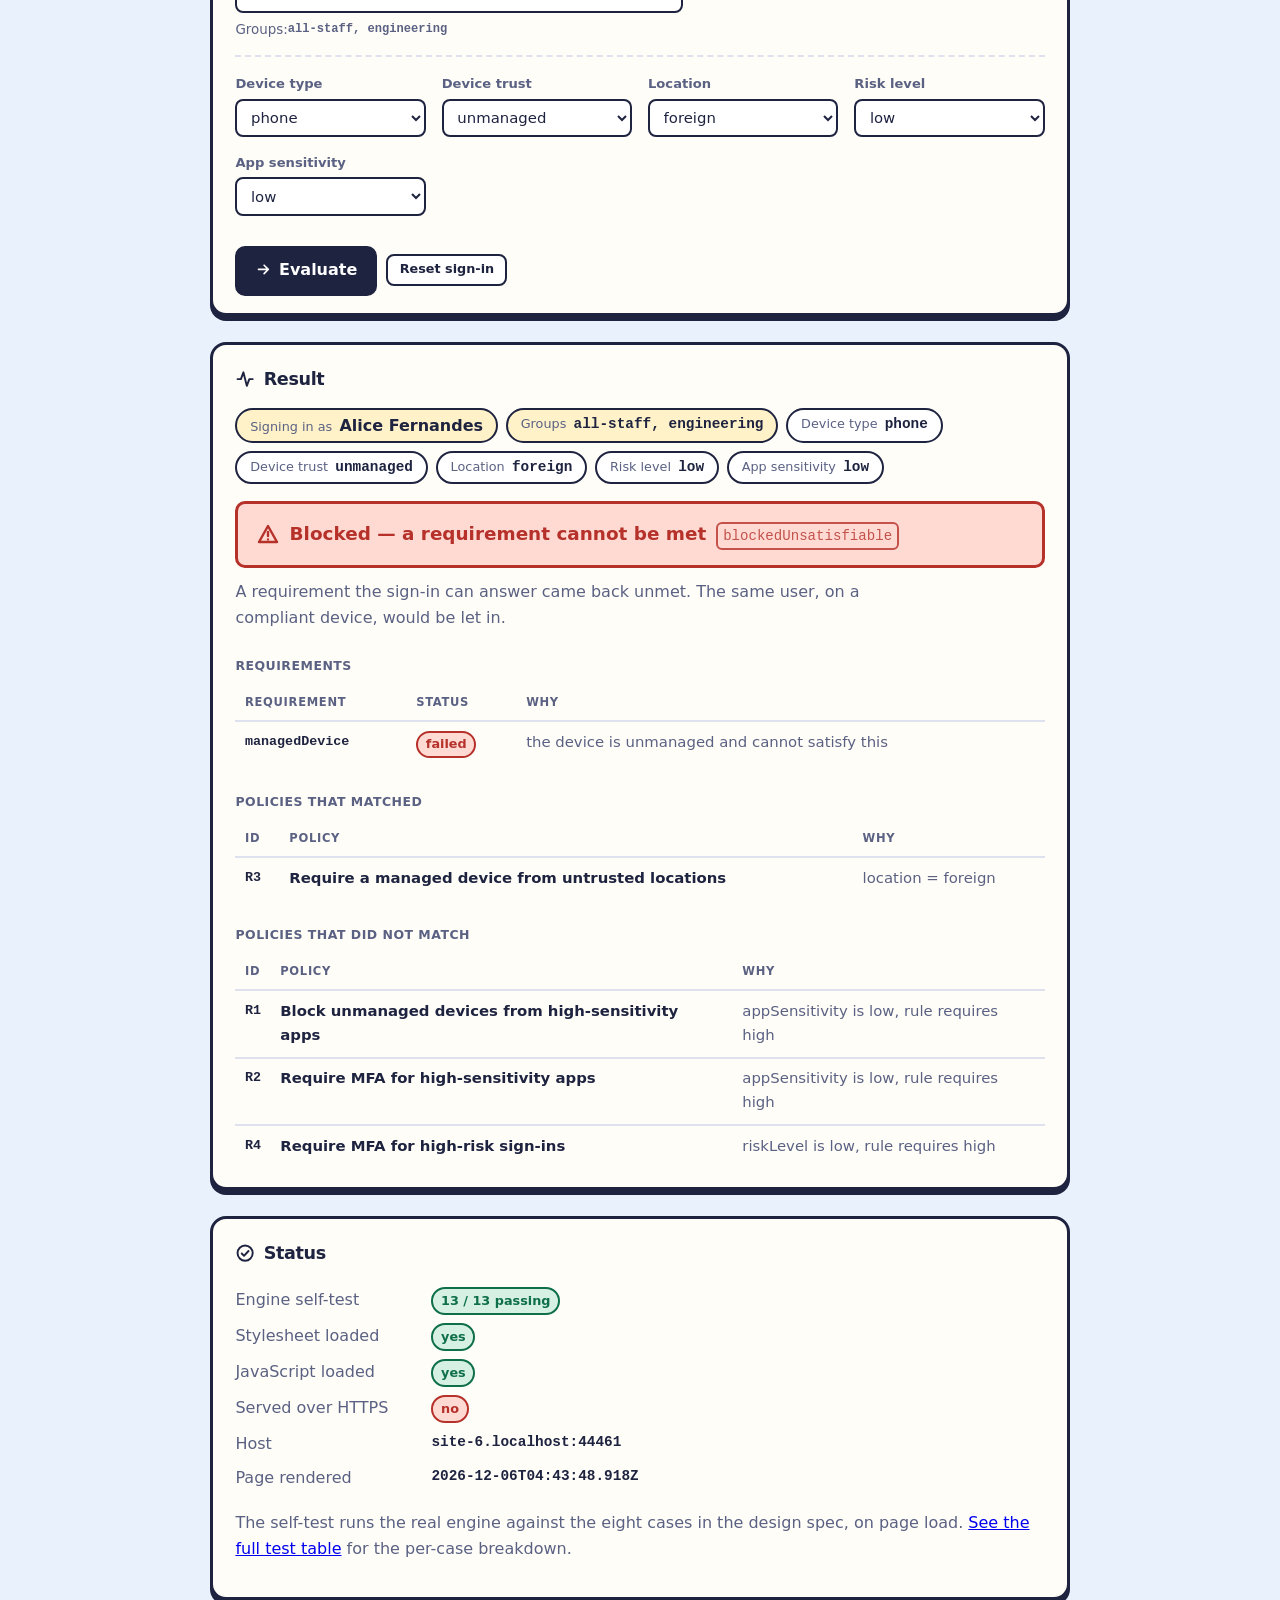
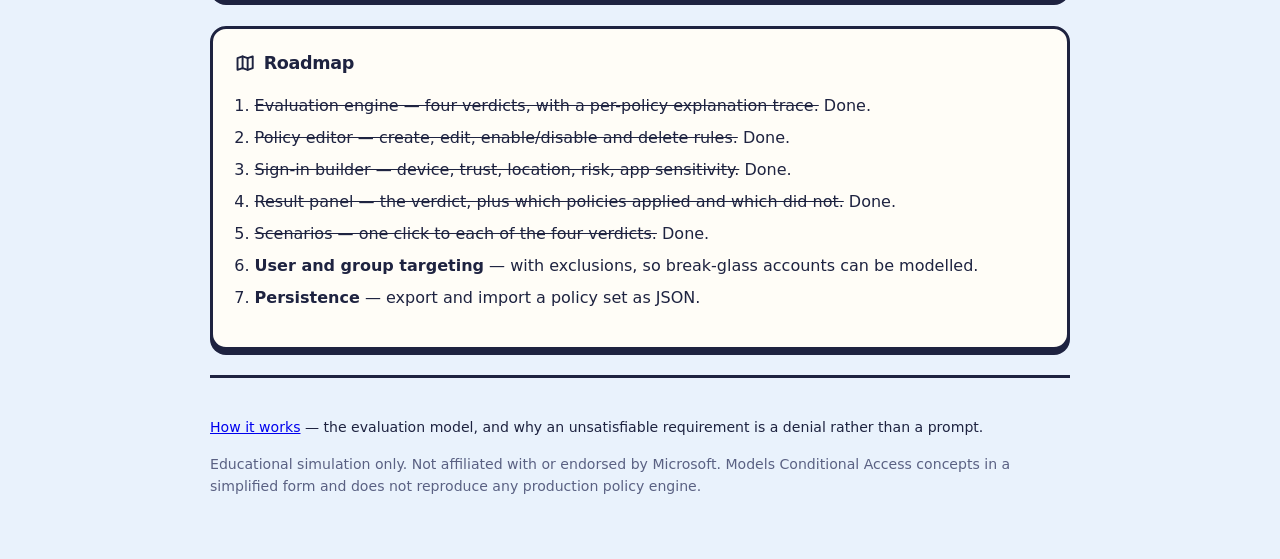
==== commit b7f0ff27: "Import a policy set, with validation that says what is wrong An Import JSON button beside Export. Pa" ====
--- a/index.html
+++ b/index.html
@@ -190,10 +190,17 @@
           <button type="button" class="btn btn--sm" id="policy-export">
             <svg class="ico" aria-hidden="true"><use href="#ico-arrow"></use></svg>Export JSON
           </button>
+          <button type="button" class="btn btn--sm" id="policy-import">
+            <svg class="ico" aria-hidden="true"><use href="#ico-shield"></use></svg>Import JSON
+          </button>
           <button type="button" class="btn btn--sm" id="policy-reset">Reset to defaults</button>
         </div>
       </div>
+      <!-- Hidden: a styled button triggers it. The <input> itself cannot be made
+           to match the rest of the page. -->
+      <input type="file" id="policy-file" accept="application/json,.json" hidden />
       <p id="export-note" class="field-note" role="status" hidden></p>
+      <div id="import-errors" class="import-errors" role="alert" hidden></div>
 
       <form id="policy-form" class="policy-form" novalidate>
         <h3 class="form-title" id="policy-form-title">Add a policy</h3>
--- a/assets/css/styles.css
+++ b/assets/css/styles.css
@@ -728,3 +728,29 @@
   border-color: var(--ink);
 }
 .scenario--setpiece .scenario-ico { background: var(--bg); }
+
+/* ---------------------------------------------------------------------------
+   Import errors — every problem at once, not the first one
+   --------------------------------------------------------------------------- */
+
+.import-errors {
+  margin-top: 1rem;
+  padding: .9rem 1.1rem;
+  border: 3px solid var(--bad);
+  border-radius: var(--radius-sm);
+  background: var(--bad-bg);
+  color: var(--bad);
+  font-size: .9rem;
+}
+
+.import-errors-head {
+  display: flex;
+  align-items: center;
+  gap: .4rem;
+  margin: 0 0 .5rem;
+  font-weight: 800;
+}
+
+.import-errors ul { margin: 0; padding-left: 1.2rem; }
+.import-errors li { margin-bottom: .2rem; }
+.import-errors .muted { margin: .6rem 0 0; color: inherit; opacity: .8; font-weight: 700; }
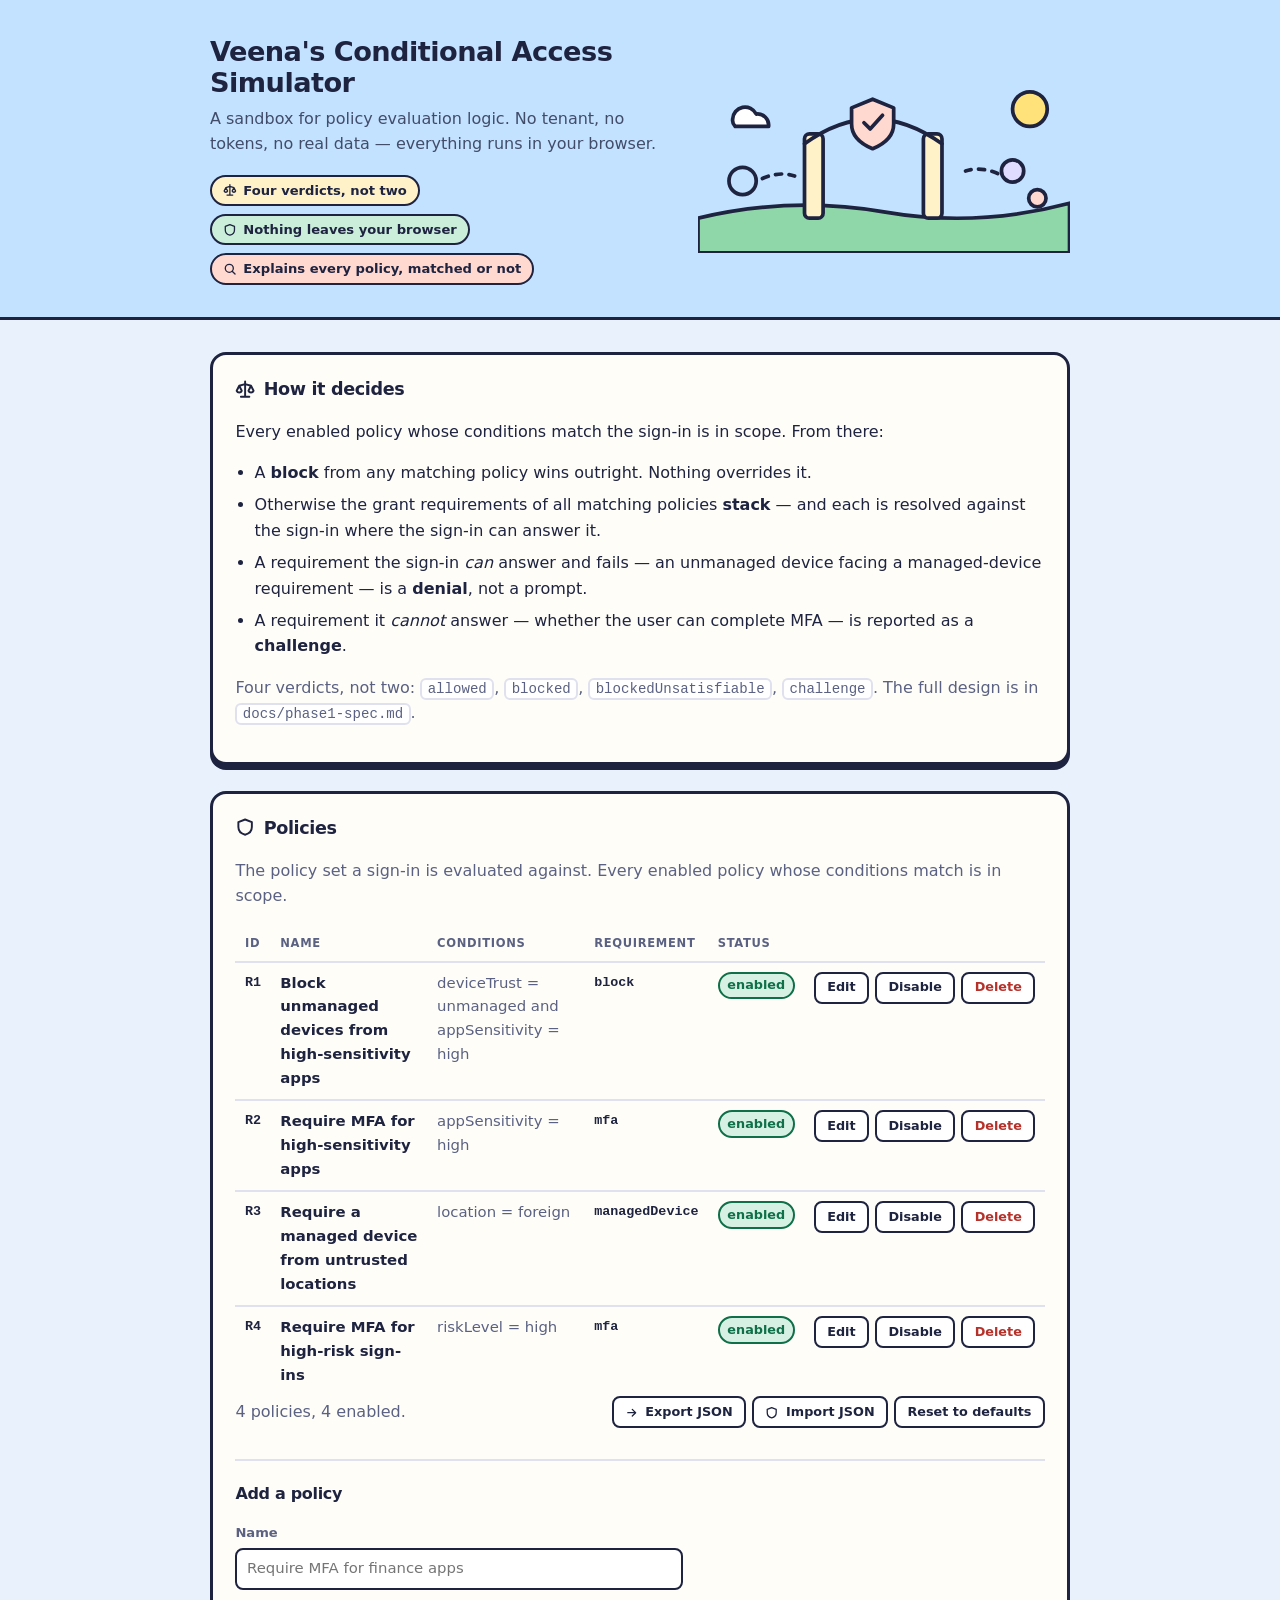
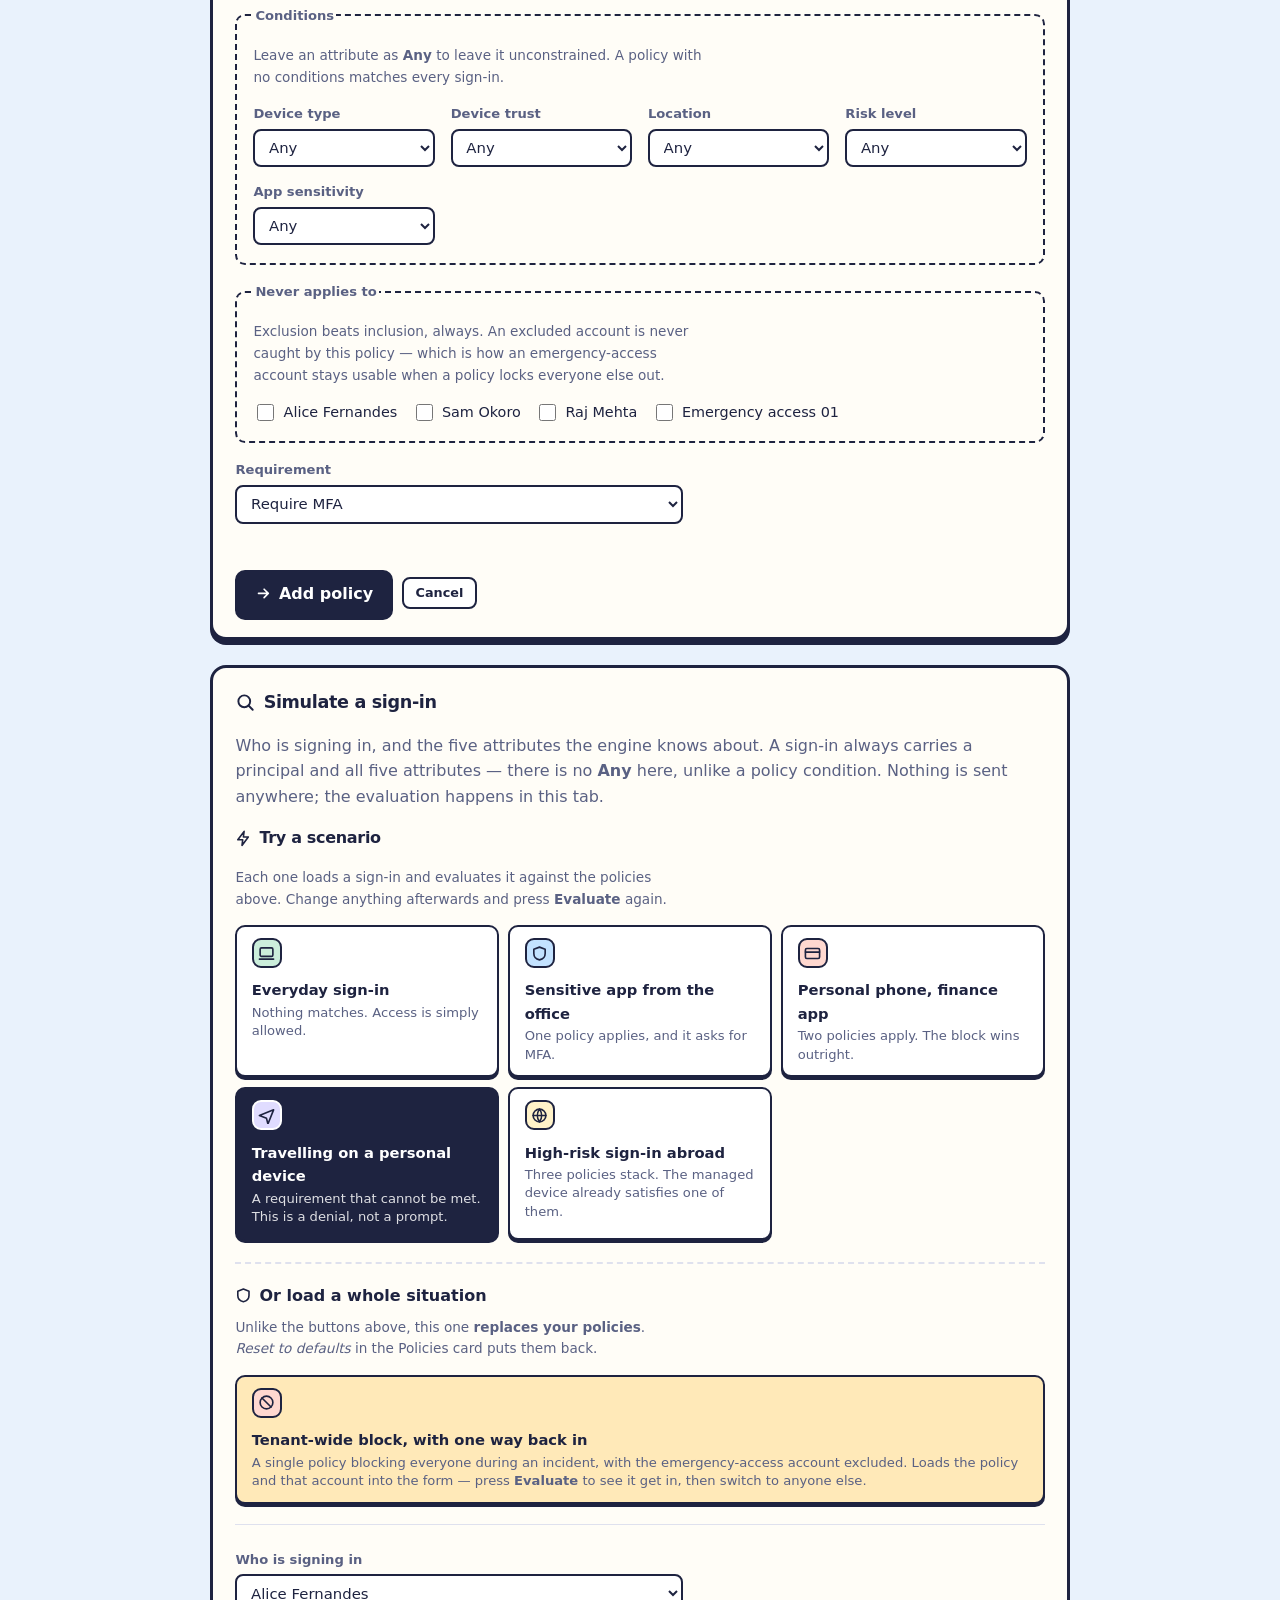
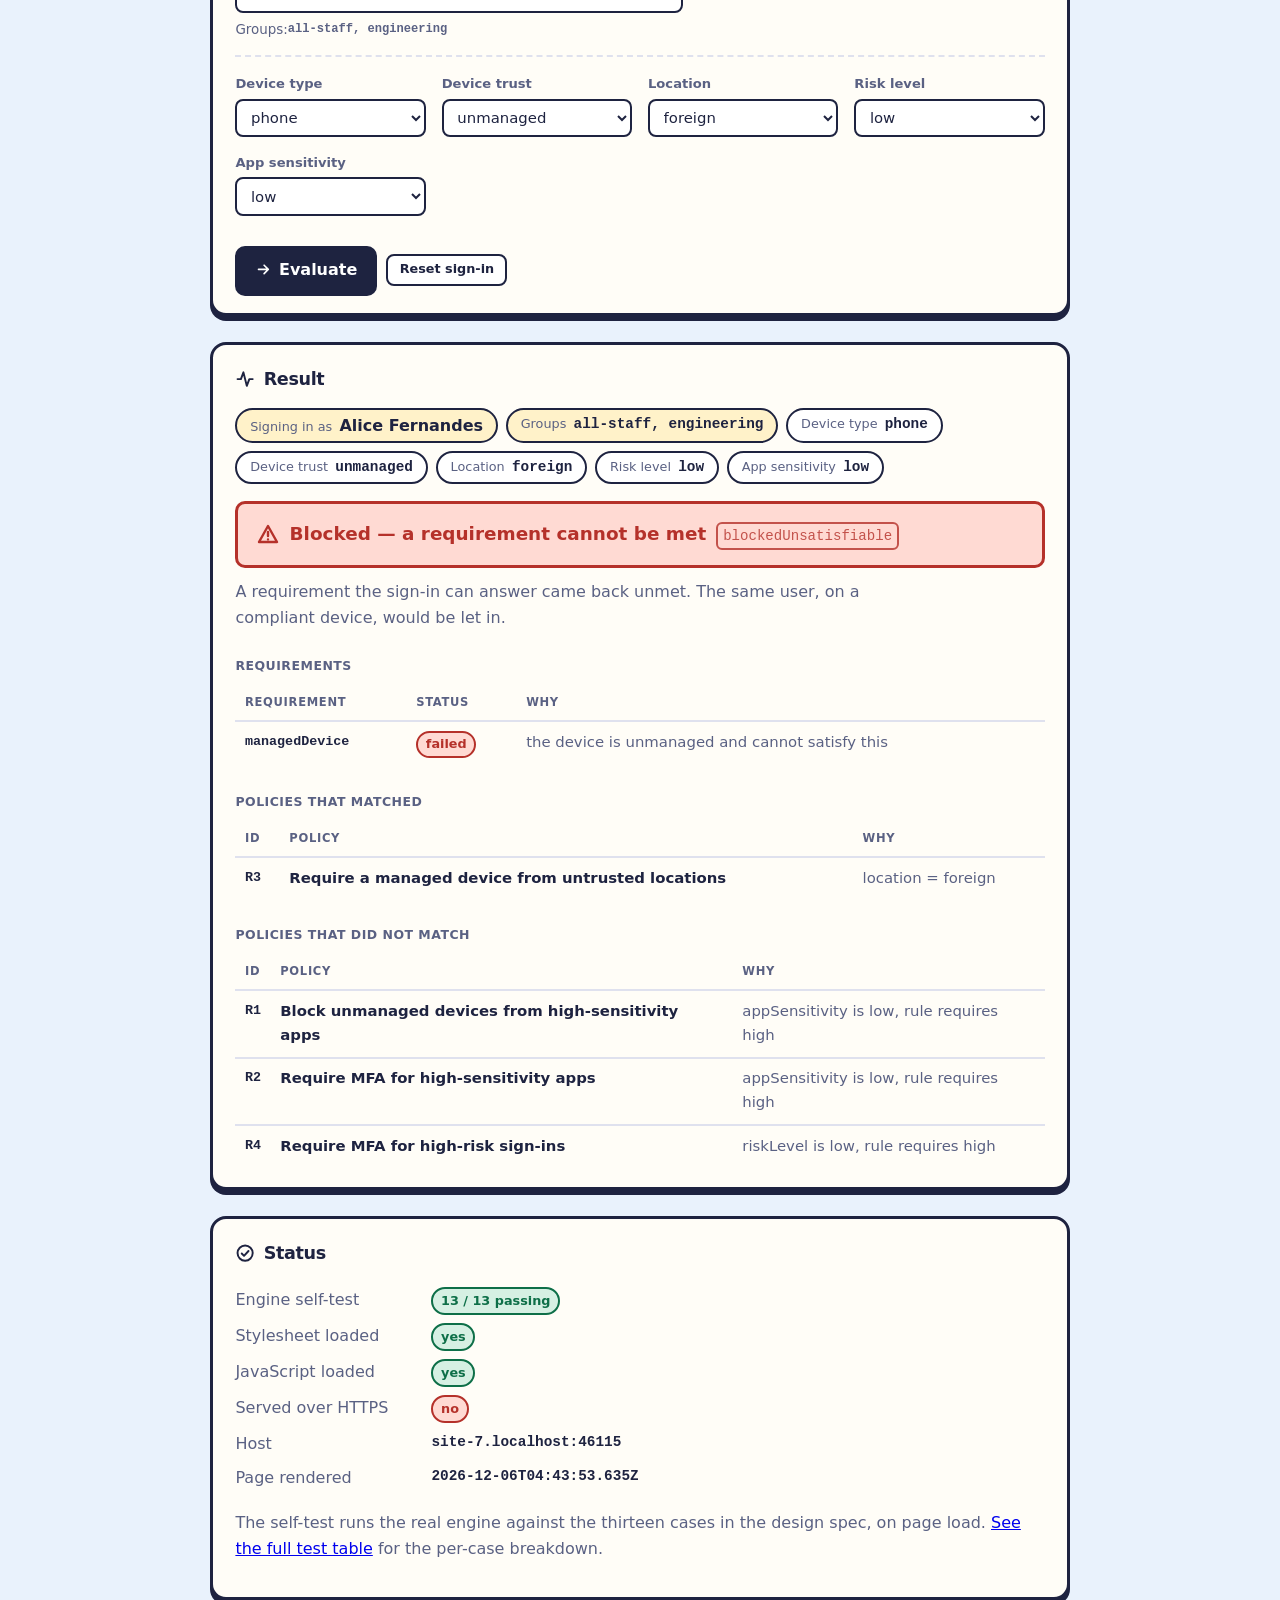
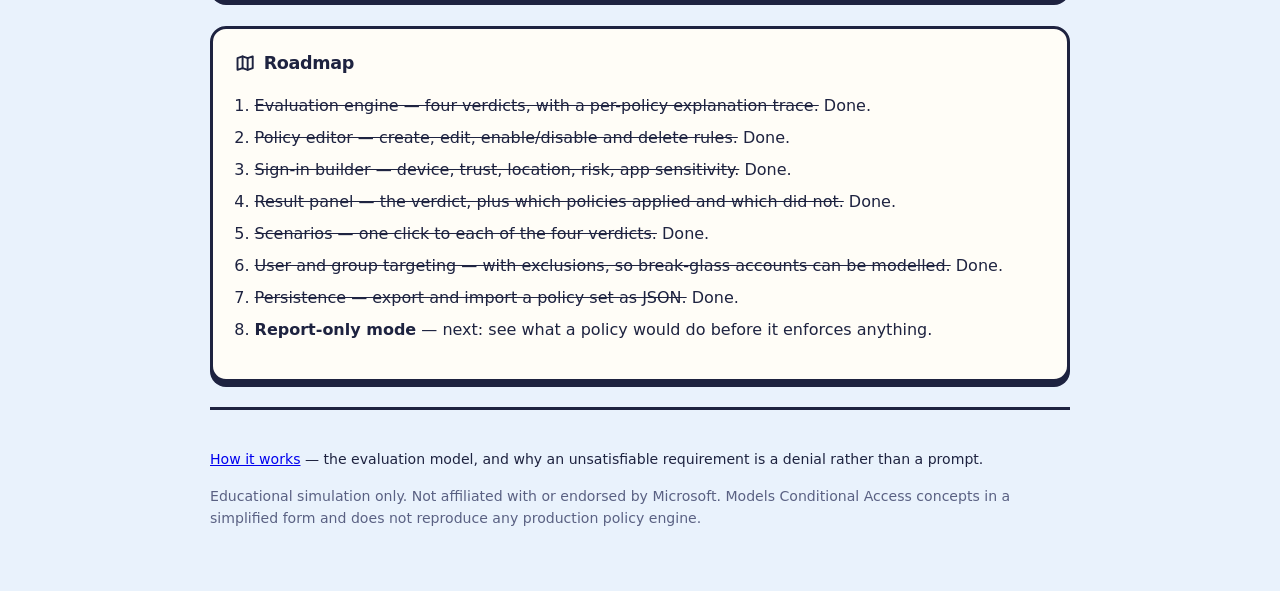
==== commit c13ac177: "Close out Phase 8 in the docs, and fix two stale test counts Phase 8's code shipped in #30-#33. This" ====
--- a/index.html
+++ b/index.html
@@ -399,8 +399,8 @@
       <p id="engine-failures" class="muted" role="status" aria-live="polite"></p>
 
       <p class="muted">
-        The self-test runs the real engine against the eight cases in the design spec, on page
-        load. <a href="/tests.html">See the full test table</a> for the per-case breakdown.
+        The self-test runs the real engine against the thirteen cases in the design spec, on
+        page load. <a href="/tests.html">See the full test table</a> for the per-case breakdown.
       </p>
     </section>
 
@@ -412,9 +412,11 @@
         <li><s>Sign-in builder &mdash; device, trust, location, risk, app sensitivity.</s> Done.</li>
         <li><s>Result panel &mdash; the verdict, plus which policies applied and which did not.</s> Done.</li>
         <li><s>Scenarios &mdash; one click to each of the four verdicts.</s> Done.</li>
-        <li><strong>User and group targeting</strong> &mdash; with exclusions, so break-glass
-          accounts can be modelled.</li>
-        <li><strong>Persistence</strong> &mdash; export and import a policy set as JSON.</li>
+        <li><s>User and group targeting &mdash; with exclusions, so break-glass accounts can be
+          modelled.</s> Done.</li>
+        <li><s>Persistence &mdash; export and import a policy set as JSON.</s> Done.</li>
+        <li><strong>Report-only mode</strong> &mdash; next: see what a policy would do before it
+          enforces anything.</li>
       </ol>
     </section>
 
